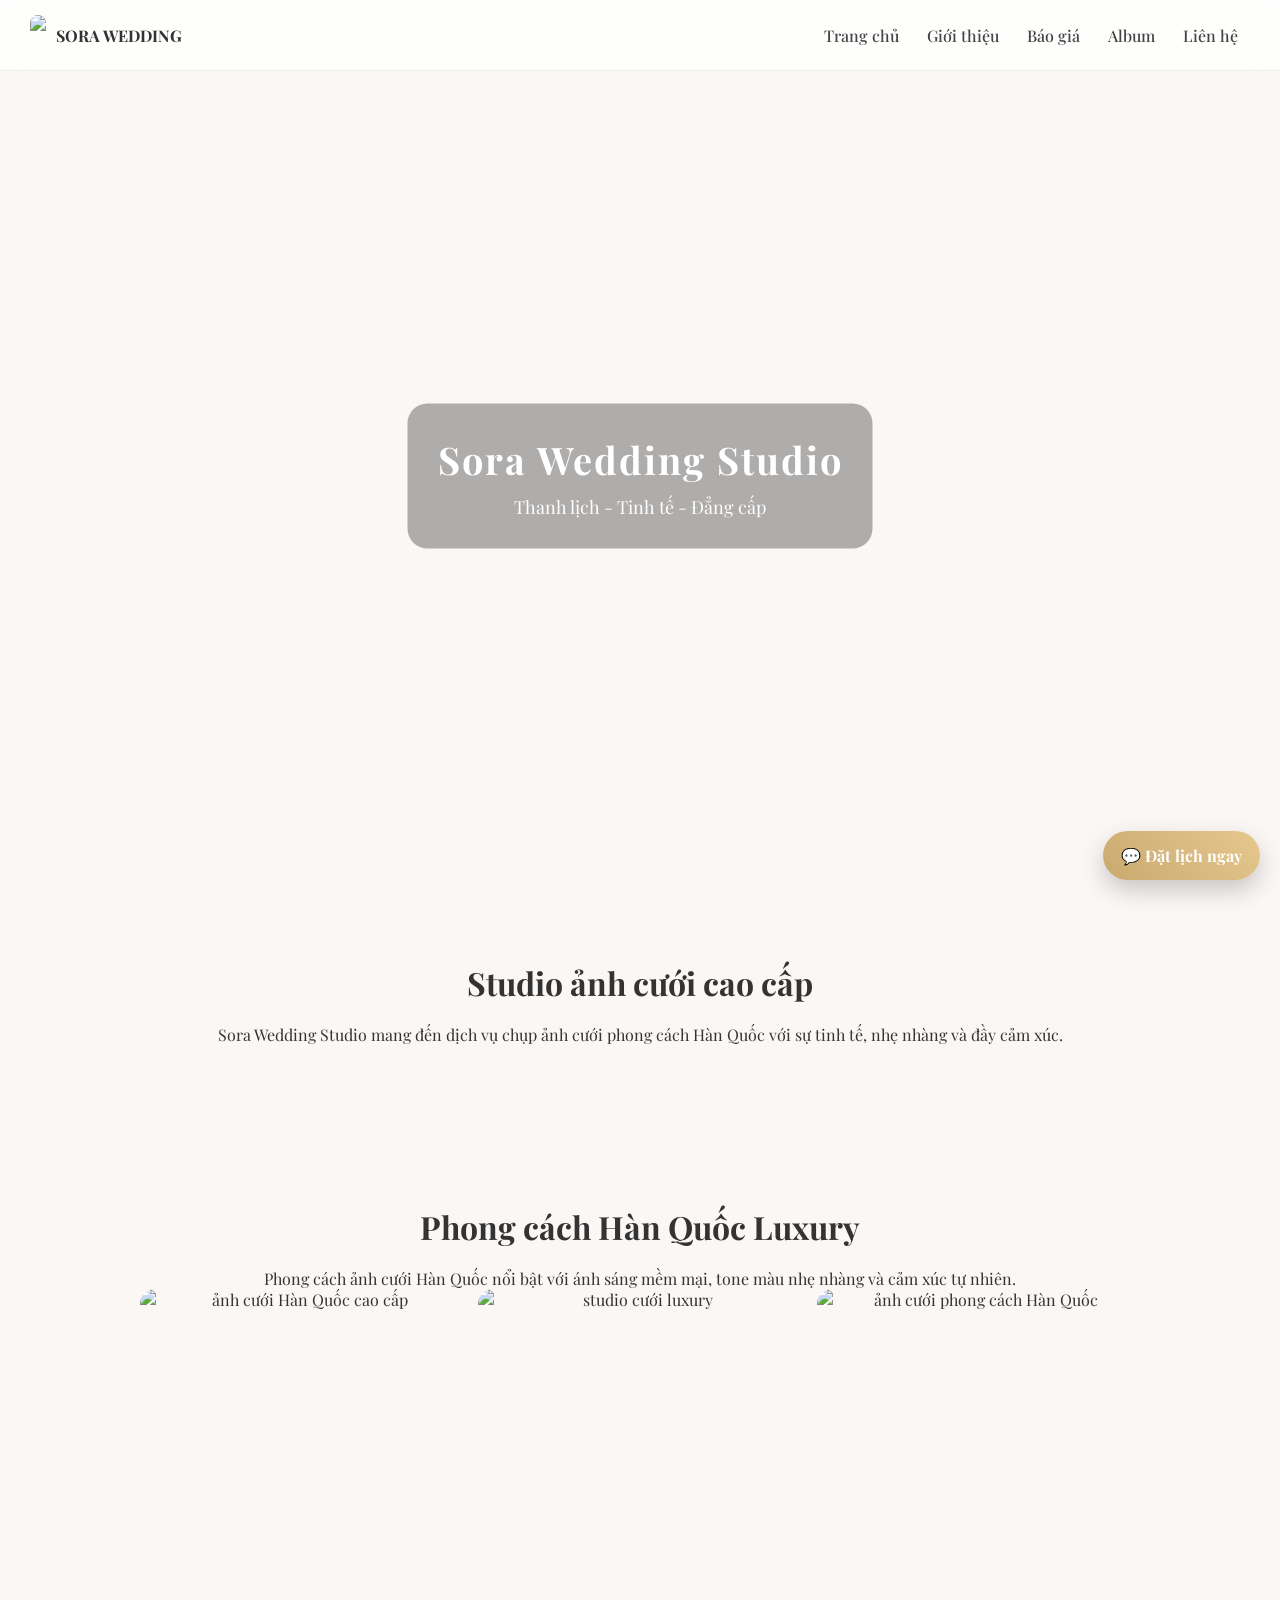
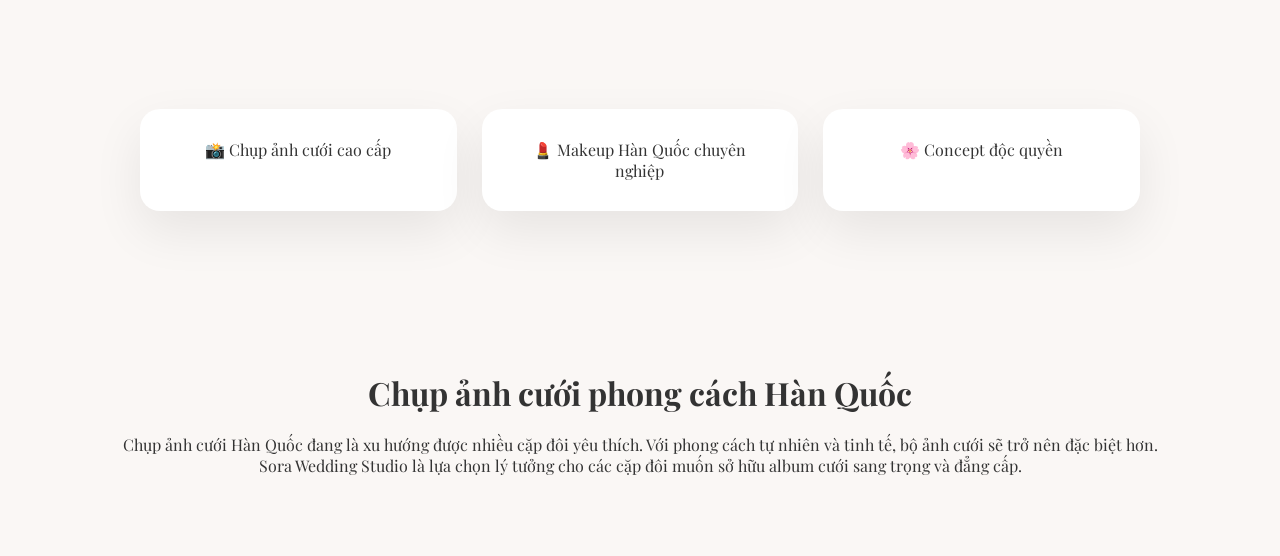
==== index.html @ e5321d40 "Add files via upload" ====
<!DOCTYPE html>
<html lang="vi">
<head>
<meta charset="UTF-8">

<title>Chụp ảnh cưới Hàn Quốc cao cấp - Sora Wedding</title>

<meta name="viewport" content="width=device-width, initial-scale=1.0">

<meta name="description" content="Sora Wedding - Studio chụp ảnh cưới phong cách Hàn Quốc cao cấp, sang trọng">
<meta name="keywords" content="chụp ảnh cưới Hàn Quốc, studio cưới cao cấp, Sora Wedding">

<!-- FONT LUXURY -->
<link href="https://fonts.googleapis.com/css2?family=Playfair+Display&display=swap" rel="stylesheet">

<!-- Facebook -->
<meta property="og:title" content="Sora Wedding Studio">
<meta property="og:description" content="Chụp ảnh cưới phong cách Hàn Quốc cao cấp">
<meta property="og:image" content="images/1.jpg">

<link rel="icon" href="images/logo.png">
<link rel="stylesheet" href="style.css">
</head>

<body>

<!-- NAV -->
<header class="nav">
  <div class="logo">
    <img src="images/logo.png">
    <span>SORA WEDDING</span>
  </div>

  <nav>
    <a href="index.html">Trang chủ</a>
    <a href="about.html">Giới thiệu</a>
    <a href="service.html">Báo giá</a>
    <a href="gallery.html">Album</a>
    <a href="contact.html">Liên hệ</a>
  </nav>
</header>

<!-- HERO SLIDER -->
<section class="hero-slider">
  <div class="slide active" style="background-image:url('images/1.jpg')"></div>
  <div class="slide" style="background-image:url('images/2.jpg')"></div>
  <div class="slide" style="background-image:url('images/3.jpg')"></div>

  <div class="hero-text">
    <h1>Sora Wedding Studio</h1>
    <p>Thanh lịch - Tinh tế - Đẳng cấp</p>
  </div>
</section>

<!-- GIỚI THIỆU -->
<section class="section fade-up">
  <h2>Studio ảnh cưới cao cấp</h2>
  <p>
    Sora Wedding Studio mang đến dịch vụ chụp ảnh cưới phong cách Hàn Quốc
    với sự tinh tế, nhẹ nhàng và đầy cảm xúc.
  </p>
</section>

<!-- PHONG CÁCH HÀN -->
<section class="section fade-up">
  <h2>Phong cách Hàn Quốc Luxury</h2>

  <p>
    Phong cách ảnh cưới Hàn Quốc nổi bật với ánh sáng mềm mại,
    tone màu nhẹ nhàng và cảm xúc tự nhiên.
  </p>

  <div class="gallery">
    <img src="images/1.jpg" alt="ảnh cưới Hàn Quốc cao cấp">
    <img src="images/2.jpg" alt="studio cưới luxury">
    <img src="images/3.jpg" alt="ảnh cưới phong cách Hàn Quốc">
  </div>
</section>

<!-- DỊCH VỤ -->
<section class="section">
  <div class="grid">
    <div class="card">📸 Chụp ảnh cưới cao cấp</div>
    <div class="card">💄 Makeup Hàn Quốc chuyên nghiệp</div>
    <div class="card">🌸 Concept độc quyền</div>
  </div>
</section>

<!-- SEO CONTENT -->
<section class="section">
  <h2>Chụp ảnh cưới phong cách Hàn Quốc</h2>

  <p>
    Chụp ảnh cưới Hàn Quốc đang là xu hướng được nhiều cặp đôi yêu thích.
    Với phong cách tự nhiên và tinh tế, bộ ảnh cưới sẽ trở nên đặc biệt hơn.
  </p>

  <p>
    Sora Wedding Studio là lựa chọn lý tưởng cho các cặp đôi muốn sở hữu
    album cưới sang trọng và đẳng cấp.
  </p>
</section>

<!-- ZALO -->
<a href="https://zalo.me/0123456789" class="zalo-btn">
💬 Đặt lịch ngay
</a>

<script src="script.js"></script>

<!-- PWA -->
<script>
if ("serviceWorker" in navigator) {
  navigator.serviceWorker.register("service-worker.js");
}
</script>

</body>
</html>
---- style.css ----
/* ===== RESET ===== */
* {
  margin: 0;
  padding: 0;
  box-sizing: border-box;
}

html {
  scroll-behavior: smooth;
}

/* ===== BODY ===== */
body {
  font-family: 'Playfair Display', serif;
  background: #faf7f5;
  color: #333;
}

/* ===== NAV ===== */
.nav {
  display: flex;
  justify-content: space-between;
  align-items: center;
  padding: 15px 30px;
  position: sticky;
  top: 0;
  z-index: 1000;

  background: rgba(255,255,255,0.8);
  backdrop-filter: blur(12px);
  border-bottom: 1px solid #eee;
}

.logo {
  display: flex;
  align-items: center;
  gap: 10px;
  font-weight: bold;
}

.logo img {
  height: 40px;
  border-radius: 10px;
}

nav a {
  margin: 0 12px;
  text-decoration: none;
  color: #444;
  font-weight: 500;
  transition: 0.3s;
}

nav a:hover {
  color: #c9a96e;
}

/* ===== HERO SLIDER ===== */
.hero-slider {
  height: 90vh;
  position: relative;
  overflow: hidden;
}

.slide {
  position: absolute;
  width: 100%;
  height: 100%;
  background-size: cover;
  background-position: center;
  opacity: 0;
  transition: 1.2s;
  transform: scale(1.05);
}

.slide.active {
  opacity: 1;
  transform: scale(1);
}

/* ===== HERO TEXT ===== */
.hero-text {
  position: absolute;
  top: 50%;
  left: 50%;
  transform: translate(-50%,-50%);
  text-align: center;

  background: rgba(0,0,0,0.3);
  padding: 30px;
  border-radius: 20px;
  color: white;
}

.hero-text h1 {
  font-size: 38px;
  letter-spacing: 2px;
}

.hero-text p {
  font-size: 18px;
  margin-top: 10px;
}

/* ===== SECTION ===== */
.section {
  padding: 80px 20px;
  text-align: center;
}

.section h2 {
  font-size: 32px;
  margin-bottom: 20px;
}

/* ===== GRID ===== */
.grid {
  display: grid;
  grid-template-columns: repeat(3, 1fr);
  gap: 25px;
  max-width: 1000px;
  margin: auto;
}

/* ===== CARD ===== */
.card {
  padding: 30px;
  background: #fff;
  border-radius: 20px;
  box-shadow: 0 20px 50px rgba(0,0,0,0.08);
  transition: 0.3s;
}

.card:hover {
  transform: translateY(-8px);
}

/* ===== GALLERY ===== */
.gallery {
  display: grid;
  grid-template-columns: repeat(3, 1fr);
  gap: 15px;
  max-width: 1000px;
  margin: auto;
}

.gallery img {
  width: 100%;
  height: 260px;
  object-fit: cover;
  border-radius: 15px;
  cursor: pointer;
  transition: 0.4s;
}

.gallery img:hover {
  transform: scale(1.05);
}

/* ===== POPUP ===== */
.popup {
  position: fixed;
  top: 0;
  left: 0;
  width: 100%;
  height: 100%;
  background: rgba(0,0,0,0.85);
  display: none;
  justify-content: center;
  align-items: center;
}

.popup img {
  max-width: 90%;
  max-height: 90%;
  border-radius: 10px;
}

/* ===== BUTTON ===== */
.btn {
  display: inline-block;
  padding: 12px 22px;
  background: linear-gradient(45deg, #c9a96e, #e6c88f);
  color: white;
  border-radius: 12px;
  text-decoration: none;
  margin-top: 10px;
}

/* ===== ZALO ===== */
.zalo-btn {
  position: fixed;
  bottom: 20px;
  right: 20px;
  padding: 14px 18px;
  border-radius: 50px;
  font-weight: bold;
  text-decoration: none;
  color: white;

  background: linear-gradient(45deg, #c9a96e, #e6c88f);
  box-shadow: 0 10px 25px rgba(0,0,0,0.2);
}

/* ===== FORM ===== */
form {
  max-width: 400px;
  margin: auto;
  display: flex;
  flex-direction: column;
  gap: 12px;
}

input, textarea {
  padding: 12px;
  border: 1px solid #ddd;
  border-radius: 10px;
}

button {
  padding: 12px;
  border: none;
  background: #c9a96e;
  color: white;
  border-radius: 10px;
  cursor: pointer;
}

/* ===== PRICE ===== */
.price-grid {
  display: grid;
  grid-template-columns: repeat(3,1fr);
  gap: 25px;
}

.price-card {
  padding: 30px;
  background: white;
  border-radius: 20px;
  box-shadow: 0 20px 50px rgba(0,0,0,0.08);
}

.price {
  font-size: 24px;
  color: #c9a96e;
  margin: 10px 0;
}

.price-card ul {
  list-style: none;
}

.price-card li {
  margin: 10px 0;
}

.highlight {
  border: 2px solid #c9a96e;
  transform: scale(1.05);
}

/* ===== ABOUT ===== */
.about-img {
  width: 80%;
  max-width: 800px;
  border-radius: 15px;
  margin: 20px auto;
  display: block;
}

.about-text {
  max-width: 700px;
  margin: auto;
  line-height: 1.6;
}

/* ===== ANIMATION ===== */
.fade-up {
  opacity: 0;
  transform: translateY(40px);
  transition: 1s;
}

.fade-up.show {
  opacity: 1;
  transform: translateY(0);
}

/* ===== MOBILE ===== */
@media (max-width: 768px) {
  .grid, .gallery, .price-grid {
    grid-template-columns: 1fr;
  }

  .hero-text h1 {
    font-size: 24px;
  }
}
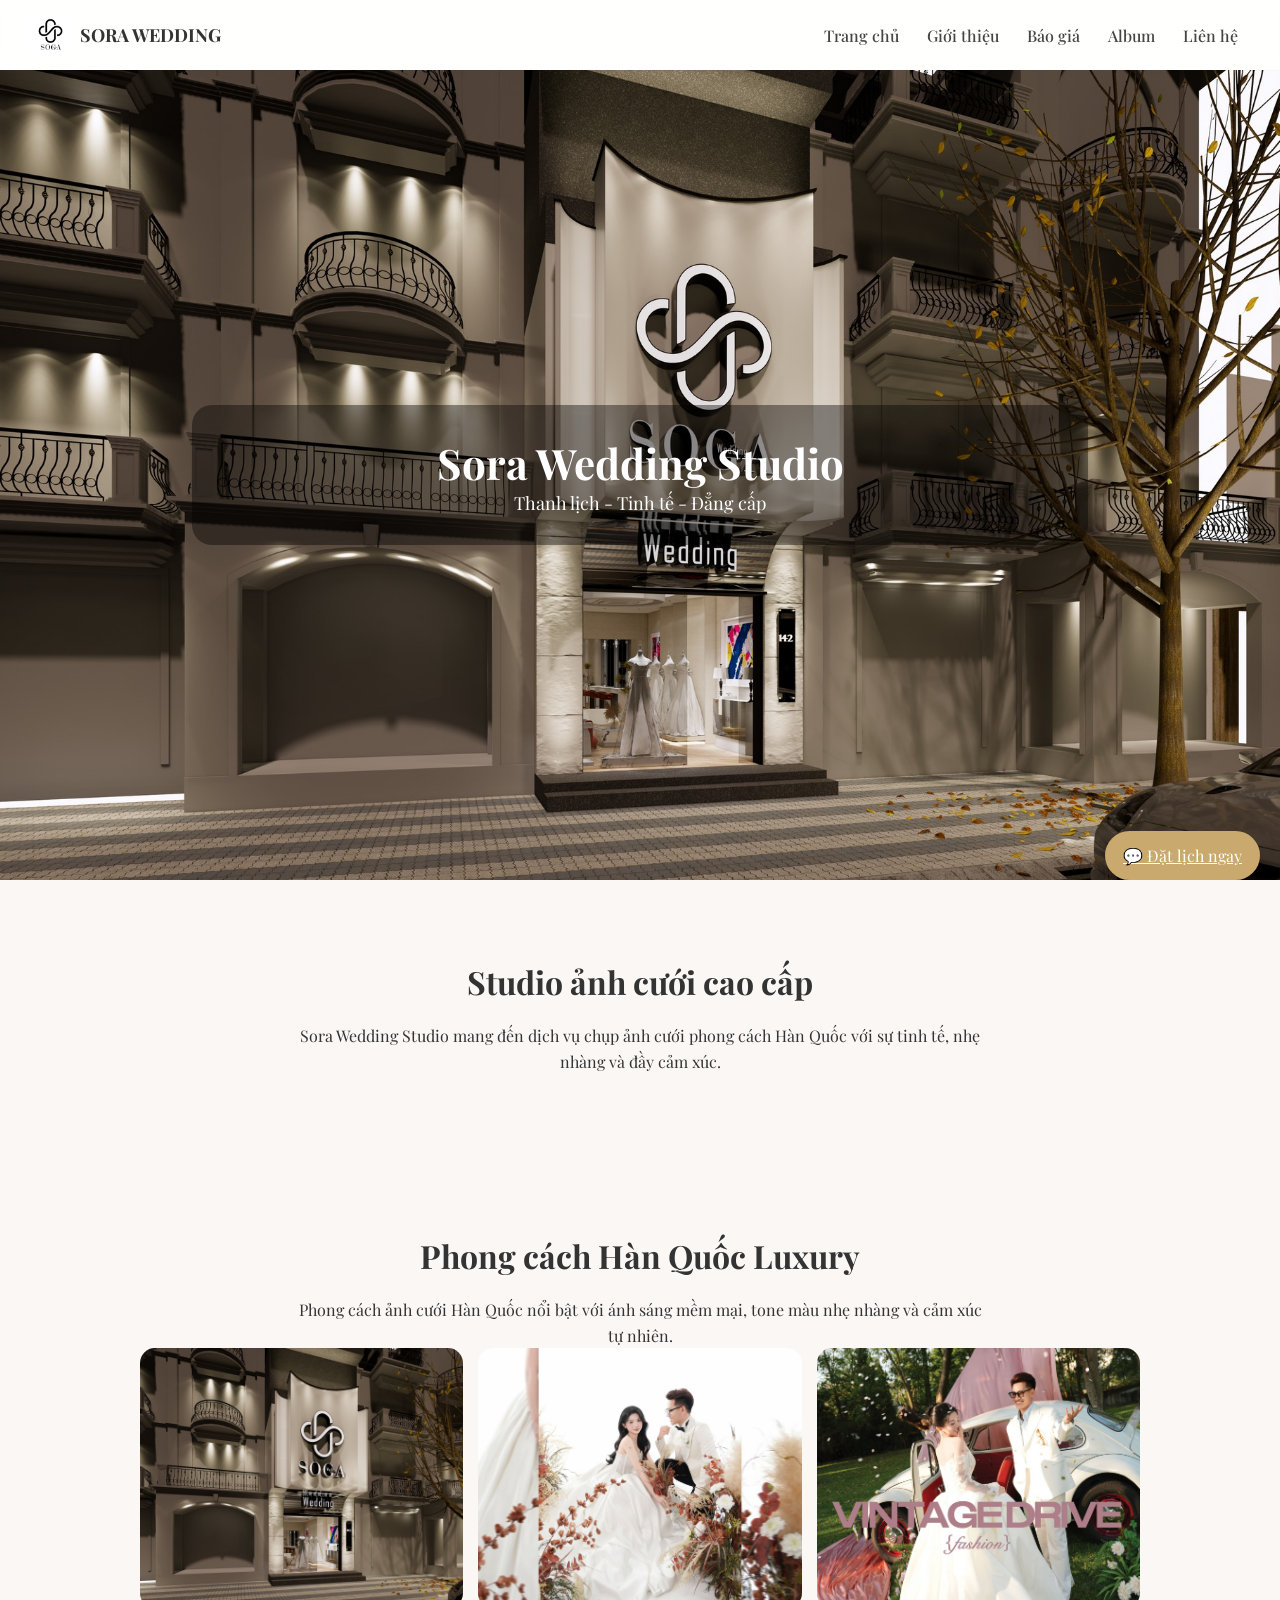
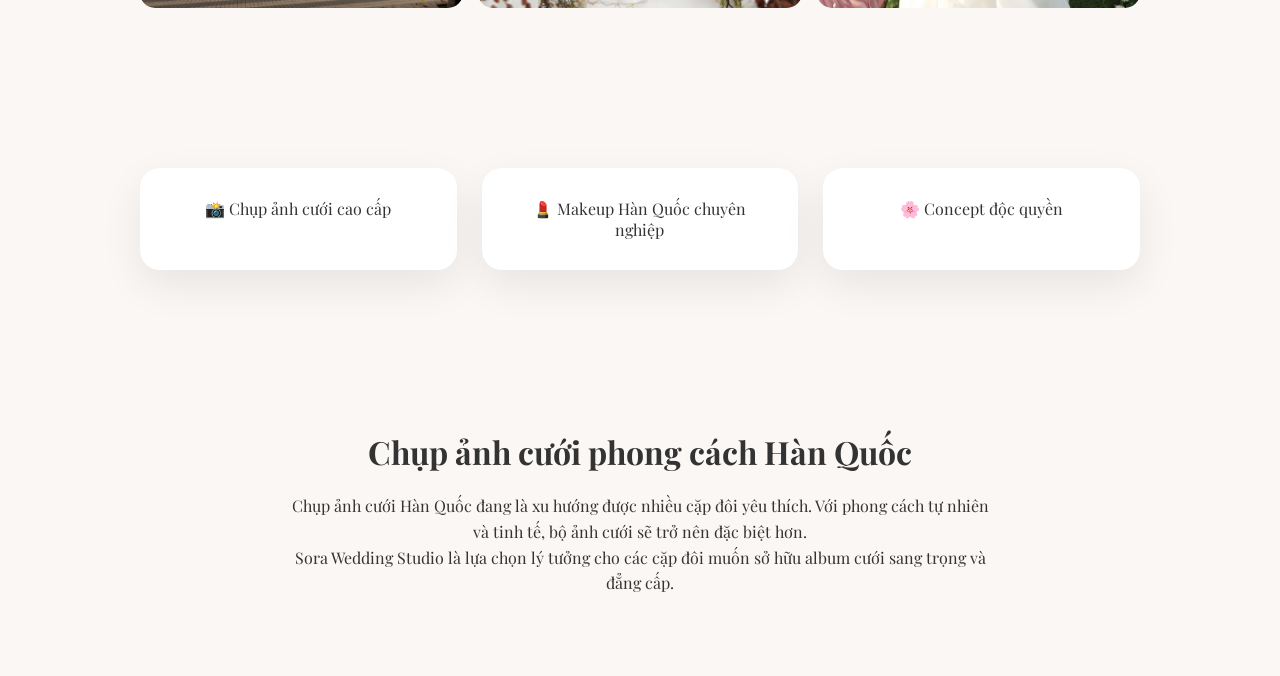
==== commit d6ced1b8: "Add files via upload" ====
--- a/index.html
+++ b/index.html
@@ -9,6 +9,7 @@
 
 <meta name="description" content="Sora Wedding - Studio chụp ảnh cưới phong cách Hàn Quốc cao cấp, sang trọng">
 <meta name="keywords" content="chụp ảnh cưới Hàn Quốc, studio cưới cao cấp, Sora Wedding">
+<meta name="viewport" content="width=device-width, initial-scale=1.0">
 
 <!-- FONT LUXURY -->
 <link href="https://fonts.googleapis.com/css2?family=Playfair+Display&display=swap" rel="stylesheet">
--- a/style.css
+++ b/style.css
@@ -7,9 +7,9 @@
 
 html {
   scroll-behavior: smooth;
-}
-
-/* ===== BODY ===== */
+  font-size: 16px;
+}
+
 body {
   font-family: 'Playfair Display', serif;
   background: #faf7f5;
@@ -25,22 +25,23 @@
   position: sticky;
   top: 0;
   z-index: 1000;
-
-  background: rgba(255,255,255,0.8);
-  backdrop-filter: blur(12px);
-  border-bottom: 1px solid #eee;
+  background: rgba(255,255,255,0.9);
+  backdrop-filter: blur(10px);
 }
 
 .logo {
   display: flex;
   align-items: center;
   gap: 10px;
-  font-weight: bold;
 }
 
 .logo img {
   height: 40px;
-  border-radius: 10px;
+}
+
+.logo span {
+  font-size: 18px;
+  font-weight: bold;
 }
 
 nav a {
@@ -48,14 +49,10 @@
   text-decoration: none;
   color: #444;
   font-weight: 500;
-  transition: 0.3s;
-}
-
-nav a:hover {
-  color: #c9a96e;
-}
-
-/* ===== HERO SLIDER ===== */
+  font-size: 16px;
+}
+
+/* ===== HERO ===== */
 .hero-slider {
   height: 90vh;
   position: relative;
@@ -69,37 +66,32 @@
   background-size: cover;
   background-position: center;
   opacity: 0;
-  transition: 1.2s;
-  transform: scale(1.05);
+  transition: 1s;
 }
 
 .slide.active {
   opacity: 1;
-  transform: scale(1);
-}
-
-/* ===== HERO TEXT ===== */
+}
+
 .hero-text {
   position: absolute;
   top: 50%;
   left: 50%;
   transform: translate(-50%,-50%);
   text-align: center;
-
-  background: rgba(0,0,0,0.3);
+  background: rgba(0,0,0,0.4);
   padding: 30px;
   border-radius: 20px;
   color: white;
+  width: 70%;
 }
 
 .hero-text h1 {
-  font-size: 38px;
-  letter-spacing: 2px;
+  font-size: 42px;
 }
 
 .hero-text p {
   font-size: 18px;
-  margin-top: 10px;
 }
 
 /* ===== SECTION ===== */
@@ -111,6 +103,13 @@
 .section h2 {
   font-size: 32px;
   margin-bottom: 20px;
+}
+
+.section p {
+  max-width: 700px;
+  margin: auto;
+  font-size: 16px;
+  line-height: 1.6;
 }
 
 /* ===== GRID ===== */
@@ -125,14 +124,10 @@
 /* ===== CARD ===== */
 .card {
   padding: 30px;
-  background: #fff;
+  background: white;
   border-radius: 20px;
-  box-shadow: 0 20px 50px rgba(0,0,0,0.08);
-  transition: 0.3s;
-}
-
-.card:hover {
-  transform: translateY(-8px);
+  box-shadow: 0 15px 40px rgba(0,0,0,0.08);
+  font-size: 16px;
 }
 
 /* ===== GALLERY ===== */
@@ -149,42 +144,16 @@
   height: 260px;
   object-fit: cover;
   border-radius: 15px;
-  cursor: pointer;
-  transition: 0.4s;
-}
-
-.gallery img:hover {
-  transform: scale(1.05);
-}
-
-/* ===== POPUP ===== */
-.popup {
-  position: fixed;
-  top: 0;
-  left: 0;
-  width: 100%;
-  height: 100%;
-  background: rgba(0,0,0,0.85);
-  display: none;
-  justify-content: center;
-  align-items: center;
-}
-
-.popup img {
-  max-width: 90%;
-  max-height: 90%;
-  border-radius: 10px;
 }
 
 /* ===== BUTTON ===== */
 .btn {
   display: inline-block;
-  padding: 12px 22px;
-  background: linear-gradient(45deg, #c9a96e, #e6c88f);
+  padding: 12px 20px;
+  background: #c9a96e;
   color: white;
-  border-radius: 12px;
+  border-radius: 10px;
   text-decoration: none;
-  margin-top: 10px;
 }
 
 /* ===== ZALO ===== */
@@ -194,105 +163,101 @@
   right: 20px;
   padding: 14px 18px;
   border-radius: 50px;
-  font-weight: bold;
-  text-decoration: none;
   color: white;
-
-  background: linear-gradient(45deg, #c9a96e, #e6c88f);
-  box-shadow: 0 10px 25px rgba(0,0,0,0.2);
-}
-
-/* ===== FORM ===== */
-form {
-  max-width: 400px;
-  margin: auto;
-  display: flex;
-  flex-direction: column;
-  gap: 12px;
-}
-
-input, textarea {
-  padding: 12px;
-  border: 1px solid #ddd;
-  border-radius: 10px;
-}
-
-button {
-  padding: 12px;
-  border: none;
+  font-size: 16px;
   background: #c9a96e;
-  color: white;
-  border-radius: 10px;
-  cursor: pointer;
-}
-
-/* ===== PRICE ===== */
-.price-grid {
-  display: grid;
-  grid-template-columns: repeat(3,1fr);
-  gap: 25px;
-}
-
-.price-card {
-  padding: 30px;
-  background: white;
-  border-radius: 20px;
-  box-shadow: 0 20px 50px rgba(0,0,0,0.08);
-}
-
-.price {
-  font-size: 24px;
-  color: #c9a96e;
-  margin: 10px 0;
-}
-
-.price-card ul {
-  list-style: none;
-}
-
-.price-card li {
-  margin: 10px 0;
-}
-
-.highlight {
-  border: 2px solid #c9a96e;
-  transform: scale(1.05);
-}
-
-/* ===== ABOUT ===== */
-.about-img {
-  width: 80%;
-  max-width: 800px;
-  border-radius: 15px;
-  margin: 20px auto;
-  display: block;
-}
-
-.about-text {
-  max-width: 700px;
-  margin: auto;
-  line-height: 1.6;
-}
-
-/* ===== ANIMATION ===== */
-.fade-up {
-  opacity: 0;
-  transform: translateY(40px);
-  transition: 1s;
-}
-
-.fade-up.show {
-  opacity: 1;
-  transform: translateY(0);
-}
-
-/* ===== MOBILE ===== */
+}
+
+/* ===== MOBILE FIX FULL ===== */
 @media (max-width: 768px) {
-  .grid, .gallery, .price-grid {
+
+  html {
+    font-size: 18px;
+  }
+
+  body {
+    font-size: 17px;
+  }
+
+  /* NAV */
+  .nav {
+    flex-direction: column;
+    padding: 10px;
+  }
+
+  .logo span {
+    font-size: 20px;
+  }
+
+  nav {
+    width: 100%;
+    text-align: center;
+  }
+
+  nav a {
+    font-size: 17px;
+    padding: 8px;
+    display: inline-block;
+  }
+
+  /* HERO */
+  .hero-slider {
+    height: 70vh;
+  }
+
+  .hero-text {
+    width: 90%;
+    padding: 20px;
+  }
+
+  .hero-text h1 {
+    font-size: 26px;
+    line-height: 1.4;
+  }
+
+  .hero-text p {
+    font-size: 16px;
+  }
+
+  /* SECTION */
+  .section {
+    padding: 50px 15px;
+  }
+
+  .section h2 {
+    font-size: 24px;
+  }
+
+  .section p {
+    font-size: 16px;
+  }
+
+  /* GRID 1 CỘT */
+  .grid,
+  .gallery {
     grid-template-columns: 1fr;
   }
 
-  .hero-text h1 {
-    font-size: 24px;
+  /* ẢNH KHÔNG TRÀN */
+  img {
+    max-width: 100%;
+    height: auto;
+  }
+
+  .gallery img {
+    height: auto;
+    max-height: 250px;
+  }
+
+  /* CARD */
+  .card {
+    font-size: 16px;
+    padding: 20px;
+  }
+
+  /* BUTTON */
+  .btn, .zalo-btn {
+    font-size: 16px;
+    padding: 12px 14px;
   }
 }
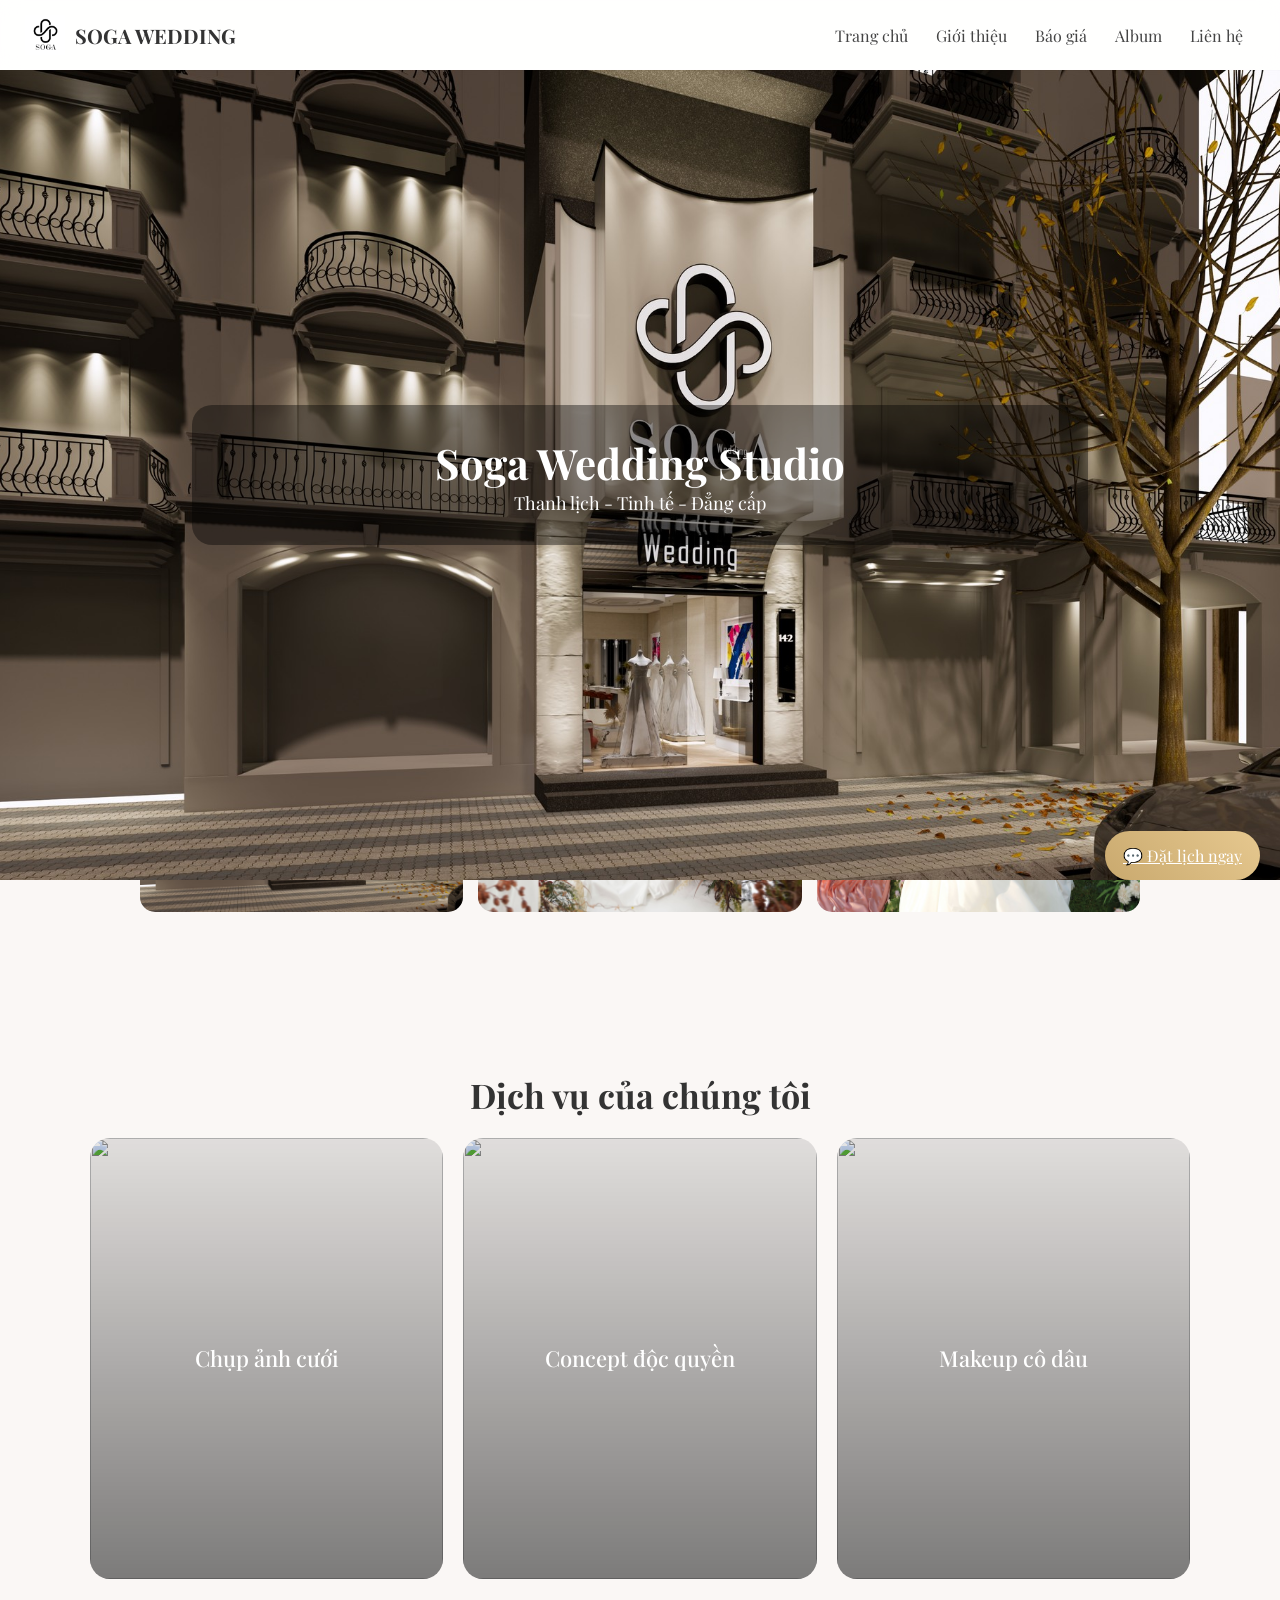
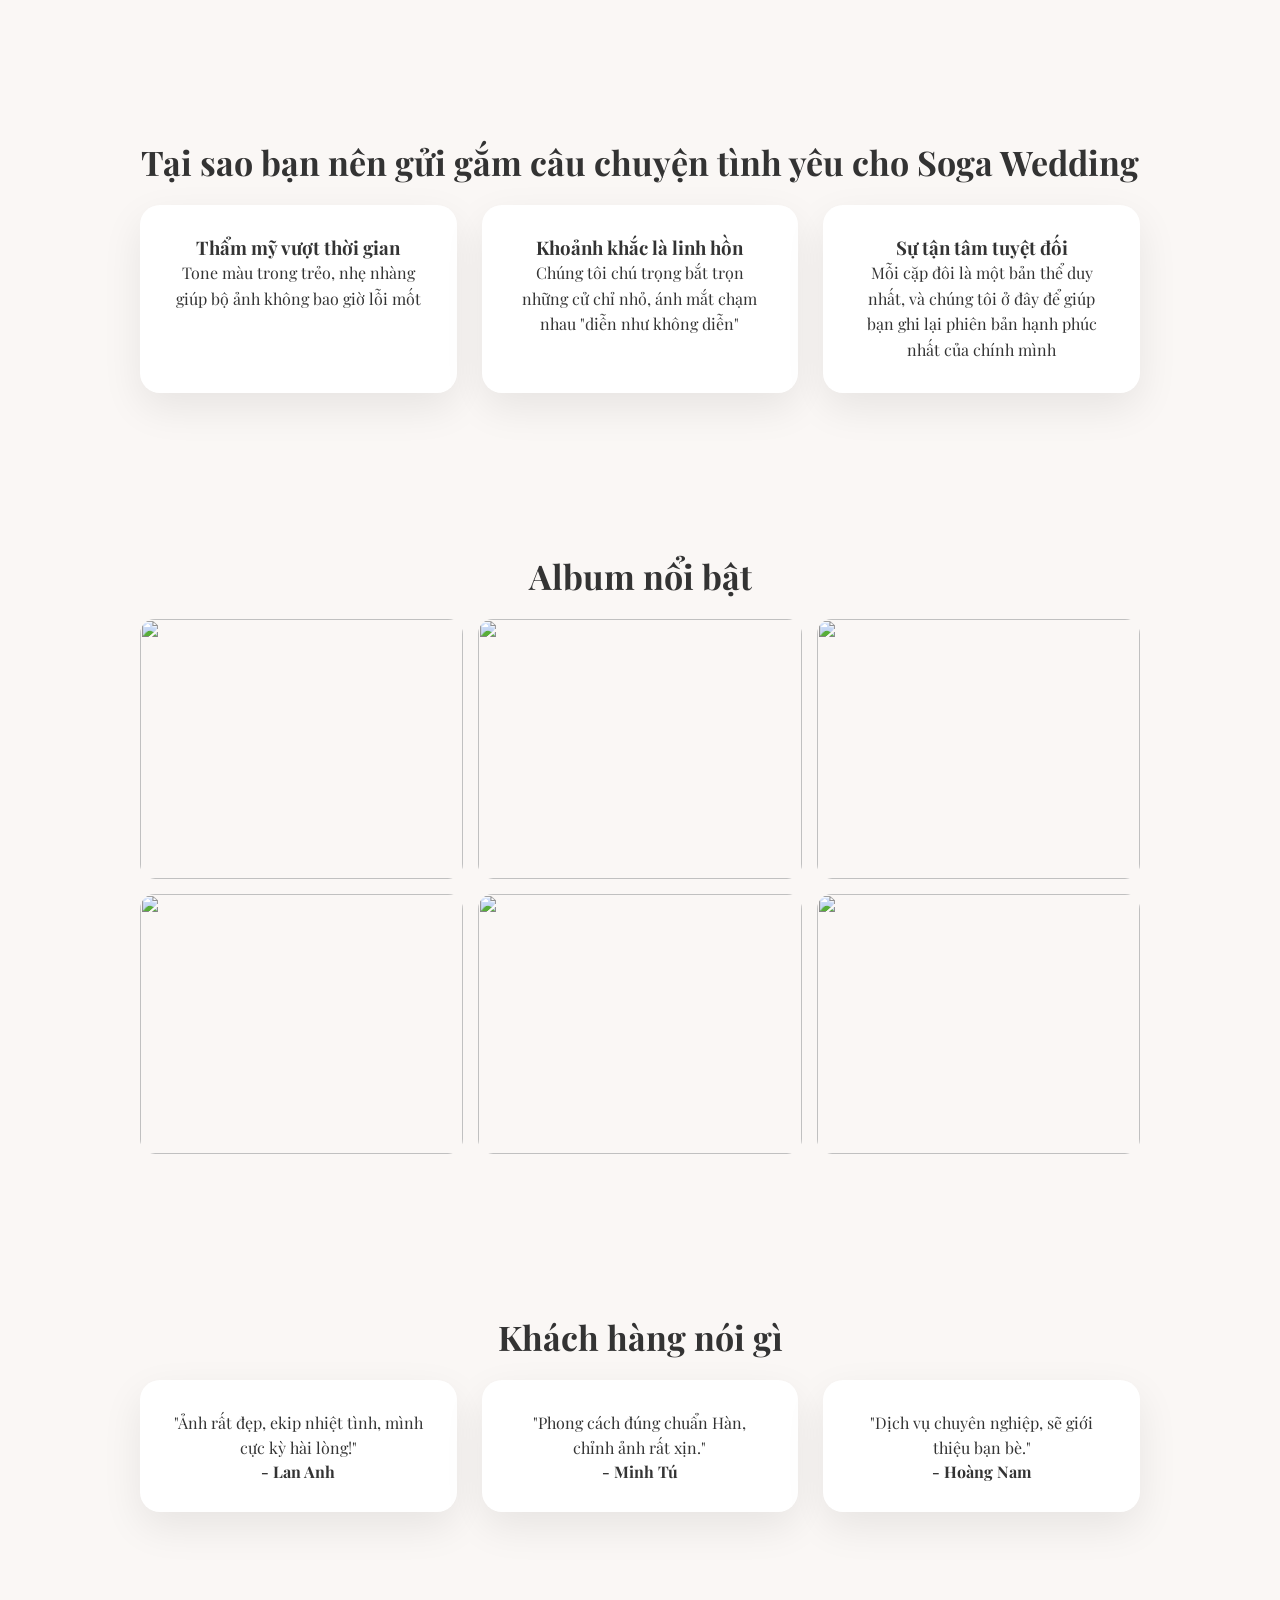
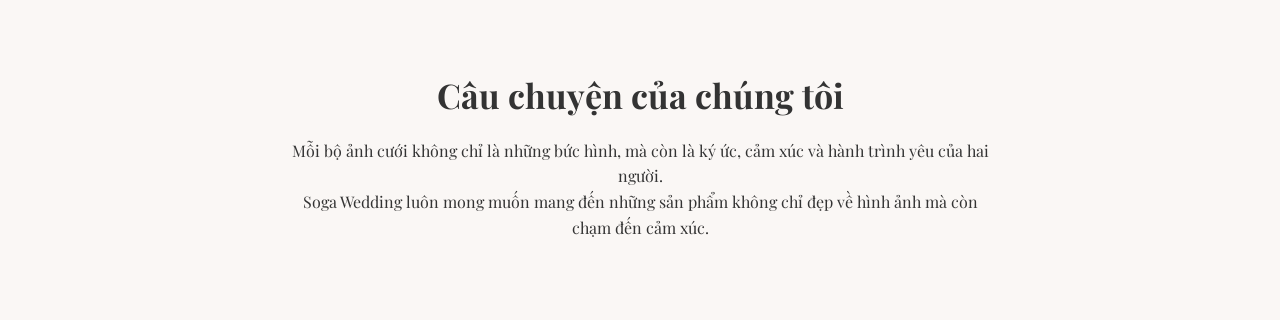
==== commit ebcacc11: "Add files via upload" ====
--- a/index.html
+++ b/index.html
@@ -3,12 +3,12 @@
 <head>
 <meta charset="UTF-8">
 
-<title>Chụp ảnh cưới Hàn Quốc cao cấp - Sora Wedding</title>
+<title>Chụp ảnh cưới Hàn Quốc cao cấp - Soga Wedding</title>
 
 <meta name="viewport" content="width=device-width, initial-scale=1.0">
 
-<meta name="description" content="Sora Wedding - Studio chụp ảnh cưới phong cách Hàn Quốc cao cấp, sang trọng">
-<meta name="keywords" content="chụp ảnh cưới Hàn Quốc, studio cưới cao cấp, Sora Wedding">
+<meta name="description" content="Soga Wedding - Studio chụp ảnh cưới phong cách Hàn Quốc cao cấp, sang trọng">
+<meta name="keywords" content="chụp ảnh cưới Hàn Quốc, studio cưới cao cấp, Soga Wedding">
 <meta name="viewport" content="width=device-width, initial-scale=1.0">
 
 <!-- FONT LUXURY -->
@@ -29,7 +29,7 @@
 <header class="nav">
   <div class="logo">
     <img src="images/logo.png">
-    <span>SORA WEDDING</span>
+    <span>SOGA WEDDING</span>
   </div>
 
   <nav>
@@ -48,18 +48,24 @@
   <div class="slide" style="background-image:url('images/3.jpg')"></div>
 
   <div class="hero-text">
-    <h1>Sora Wedding Studio</h1>
+    <h1>Soga Wedding Studio</h1>
     <p>Thanh lịch - Tinh tế - Đẳng cấp</p>
   </div>
-</section>
-
-<!-- GIỚI THIỆU -->
-<section class="section fade-up">
-  <h2>Studio ảnh cưới cao cấp</h2>
-  <p>
-    Sora Wedding Studio mang đến dịch vụ chụp ảnh cưới phong cách Hàn Quốc
-    với sự tinh tế, nhẹ nhàng và đầy cảm xúc.
-  </p>
+<section class="section">
+  <h2>Về Sora Wedding</h2>
+
+  <p>
+    Sora Wedding là studio chuyên chụp ảnh cưới phong cách Hàn Quốc hiện đại,
+    mang đến những bộ ảnh tinh tế, nhẹ nhàng và đầy cảm xúc.
+  </p>
+
+  <p>
+    Chúng tôi tin rằng mỗi cặp đôi đều có một câu chuyện riêng,
+    và nhiệm vụ của chúng tôi là lưu giữ những khoảnh khắc đẹp nhất
+    theo cách chân thật và nghệ thuật nhất.
+  </p>
+
+  <img src="images/about.jpg" class="about-img">
 </section>
 
 <!-- PHONG CÁCH HÀN -->
@@ -80,30 +86,107 @@
 
 <!-- DỊCH VỤ -->
 <section class="section">
+  <h2>Dịch vụ của chúng tôi</h2>
+
+  <div class="service-grid">
+
+    <div class="service-item">
+      <img src="images/service1.jpg" alt="">
+      <div class="overlay">
+        <h3>Chụp ảnh cưới</h3>
+      </div>
+    </div>
+
+    <div class="service-item">
+      <img src="images/service2.jpg" alt="">
+      <div class="overlay">
+        <h3>Concept độc quyền</h3>
+      </div>
+    </div>
+
+    <div class="service-item">
+      <img src="images/service3.jpg" alt="">
+      <div class="overlay">
+        <h3>Makeup cô dâu</h3>
+      </div>
+    </div>
+
+  </div>
+</section>
+
+<!-- SEO CONTENT -->
+<section class="section">
+  <h2>Tại sao bạn nên gửi gắm câu chuyện tình yêu cho Soga Wedding</h2>
+
   <div class="grid">
-    <div class="card">📸 Chụp ảnh cưới cao cấp</div>
-    <div class="card">💄 Makeup Hàn Quốc chuyên nghiệp</div>
-    <div class="card">🌸 Concept độc quyền</div>
-  </div>
-</section>
-
-<!-- SEO CONTENT -->
-<section class="section">
-  <h2>Chụp ảnh cưới phong cách Hàn Quốc</h2>
-
-  <p>
-    Chụp ảnh cưới Hàn Quốc đang là xu hướng được nhiều cặp đôi yêu thích.
-    Với phong cách tự nhiên và tinh tế, bộ ảnh cưới sẽ trở nên đặc biệt hơn.
-  </p>
-
-  <p>
-    Sora Wedding Studio là lựa chọn lý tưởng cho các cặp đôi muốn sở hữu
-    album cưới sang trọng và đẳng cấp.
-  </p>
-</section>
-
+
+    <div class="card">
+      <h3>Thẩm mỹ vượt thời gian</h3>
+      <p>Tone màu trong trẻo, nhẹ nhàng giúp bộ ảnh không bao giờ lỗi mốt</p>
+    </div>
+
+    <div class="card">
+      <h3>Khoảnh khắc là linh hồn</h3>
+      <p>Chúng tôi chú trọng bắt trọn những cử chỉ nhỏ, ánh mắt chạm nhau "diễn như không diễn"</p>
+    </div>
+
+    <div class="card">
+      <h3>Sự tận tâm tuyệt đối</h3>
+      <p>Mỗi cặp đôi là một bản thể duy nhất, và chúng tôi ở đây 
+        để giúp bạn ghi lại phiên bản hạnh phúc nhất của chính mình</p>
+    </div>
+
+  </div>
+</section>
+<section class="section">
+  <h2>Album nổi bật</h2>
+
+  <div class="gallery">
+    <img src="images/anh1.jpg">
+    <img src="images/anh2.jpg">
+    <img src="images/anh3.jpg">
+    <img src="images/anh4.jpg">
+    <img src="images/anh5.jpg">
+    <img src="images/anh6.jpg">
+  </div>
+</section>
+<section class="section">
+  <h2>Khách hàng nói gì</h2>
+
+  <div class="grid">
+
+    <div class="card">
+      <p>"Ảnh rất đẹp, ekip nhiệt tình, mình cực kỳ hài lòng!"</p>
+      <strong>- Lan Anh</strong>
+    </div>
+
+    <div class="card">
+      <p>"Phong cách đúng chuẩn Hàn, chỉnh ảnh rất xịn."</p>
+      <strong>- Minh Tú</strong>
+    </div>
+
+    <div class="card">
+      <p>"Dịch vụ chuyên nghiệp, sẽ giới thiệu bạn bè."</p>
+      <strong>- Hoàng Nam</strong>
+    </div>
+
+  </div>
+</section>
+<section class="section">
+  <h2>Câu chuyện của chúng tôi</h2>
+
+  <p>
+    Mỗi bộ ảnh cưới không chỉ là những bức hình,
+    mà còn là ký ức, cảm xúc và hành trình yêu của hai người.
+  </p>
+
+  <p>
+    Soga Wedding luôn mong muốn mang đến những sản phẩm
+    không chỉ đẹp về hình ảnh mà còn chạm đến cảm xúc.
+  </p>
+</section>
 <!-- ZALO -->
-<a href="https://zalo.me/0123456789" class="zalo-btn">
+<a href="https://zalo.me/0705 050 108" class="zalo-btn">
 💬 Đặt lịch ngay
 </a>
 
--- a/style.css
+++ b/style.css
@@ -21,10 +21,9 @@
   display: flex;
   justify-content: space-between;
   align-items: center;
-  padding: 15px 30px;
+  padding: 15px 25px;
   position: sticky;
   top: 0;
-  z-index: 1000;
   background: rgba(255,255,255,0.9);
   backdrop-filter: blur(10px);
 }
@@ -40,7 +39,7 @@
 }
 
 .logo span {
-  font-size: 18px;
+  font-size: 20px;
   font-weight: bold;
 }
 
@@ -48,7 +47,6 @@
   margin: 0 12px;
   text-decoration: none;
   color: #444;
-  font-weight: 500;
   font-size: 16px;
 }
 
@@ -56,7 +54,6 @@
 .hero-slider {
   height: 90vh;
   position: relative;
-  overflow: hidden;
 }
 
 .slide {
@@ -101,7 +98,7 @@
 }
 
 .section h2 {
-  font-size: 32px;
+  font-size: 34px;
   margin-bottom: 20px;
 }
 
@@ -127,7 +124,6 @@
   background: white;
   border-radius: 20px;
   box-shadow: 0 15px 40px rgba(0,0,0,0.08);
-  font-size: 16px;
 }
 
 /* ===== GALLERY ===== */
@@ -146,14 +142,28 @@
   border-radius: 15px;
 }
 
+/* ===== ABOUT IMG ===== */
+.about-img {
+  width: 100%;
+  max-width: 800px;
+  margin: 20px auto;
+  border-radius: 15px;
+  display: block;
+}
+
 /* ===== BUTTON ===== */
 .btn {
-  display: inline-block;
-  padding: 12px 20px;
-  background: #c9a96e;
+  padding: 12px;
+  border-radius: 14px;
+  border: none;
+  cursor: pointer;
+  width: 100%;
+  background: #ddd;
+}
+
+.btn.main {
+  background: linear-gradient(45deg, #c9a96e, #e6c88f);
   color: white;
-  border-radius: 10px;
-  text-decoration: none;
 }
 
 /* ===== ZALO ===== */
@@ -163,12 +173,82 @@
   right: 20px;
   padding: 14px 18px;
   border-radius: 50px;
+  font-size: 16px;
   color: white;
+  background: linear-gradient(45deg, #c9a96e, #e6c88f);
+}
+
+/* ===== PRICE PRO XỊN ===== */
+.price-title {
+  font-size: 36px;
+  margin-bottom: 40px;
+}
+
+.price-grid {
+  display: grid;
+  grid-template-columns: repeat(3, 1fr);
+  gap: 30px;
+  max-width: 1200px;
+  margin: auto;
+}
+
+.price-card {
+  background: #fff;
+  padding: 40px 25px;
+  border-radius: 30px;
+  text-align: center;
+  position: relative;
+  border: 1px solid #eee;
+  transition: 0.3s;
+}
+
+.price-card:hover {
+  transform: translateY(-10px);
+  box-shadow: 0 30px 80px rgba(0,0,0,0.1);
+}
+
+.price-card h3 {
+  font-size: 24px;
+}
+
+.price {
+  font-size: 40px;
+  font-weight: bold;
+  margin: 20px 0;
+  color: #c9a96e;
+}
+
+.price-card ul {
+  list-style: none;
+  margin: 20px 0;
+}
+
+.price-card li {
+  margin: 12px 0;
   font-size: 16px;
+}
+
+/* GÓI NỔI */
+.highlight {
+  transform: scale(1.1);
+  border: 2px solid #c9a96e;
+  background: linear-gradient(180deg, #fff, #fdf8f2);
+}
+
+/* BADGE */
+.badge {
+  position: absolute;
+  top: -12px;
+  left: 50%;
+  transform: translateX(-50%);
   background: #c9a96e;
-}
-
-/* ===== MOBILE FIX FULL ===== */
+  color: white;
+  padding: 6px 12px;
+  border-radius: 20px;
+  font-size: 12px;
+}
+
+/* ===== MOBILE ===== */
 @media (max-width: 768px) {
 
   html {
@@ -179,14 +259,13 @@
     font-size: 17px;
   }
 
-  /* NAV */
   .nav {
     flex-direction: column;
     padding: 10px;
   }
 
   .logo span {
-    font-size: 20px;
+    font-size: 22px;
   }
 
   nav {
@@ -195,12 +274,10 @@
   }
 
   nav a {
-    font-size: 17px;
-    padding: 8px;
-    display: inline-block;
-  }
-
-  /* HERO */
+    font-size: 18px;
+    padding: 10px;
+  }
+
   .hero-slider {
     height: 70vh;
   }
@@ -211,34 +288,31 @@
   }
 
   .hero-text h1 {
-    font-size: 26px;
-    line-height: 1.4;
+    font-size: 28px;
   }
 
   .hero-text p {
     font-size: 16px;
   }
 
-  /* SECTION */
   .section {
     padding: 50px 15px;
   }
 
   .section h2 {
-    font-size: 24px;
+    font-size: 26px;
   }
 
   .section p {
-    font-size: 16px;
-  }
-
-  /* GRID 1 CỘT */
+    font-size: 17px;
+  }
+
   .grid,
-  .gallery {
+  .gallery,
+  .price-grid {
     grid-template-columns: 1fr;
   }
 
-  /* ẢNH KHÔNG TRÀN */
   img {
     max-width: 100%;
     height: auto;
@@ -249,15 +323,161 @@
     max-height: 250px;
   }
 
-  /* CARD */
-  .card {
-    font-size: 16px;
-    padding: 20px;
-  }
-
-  /* BUTTON */
-  .btn, .zalo-btn {
-    font-size: 16px;
-    padding: 12px 14px;
-  }
+  .about-img {
+    max-width: 100%;
+  }
+
+  .highlight {
+    transform: scale(1);
+  }
+
+  .price {
+    font-size: 32px;
+  }
+}
+/* ===== SERVICE FIX FINAL ===== */
+
+.service-grid {
+  display: grid;
+  grid-template-columns: repeat(3, 1fr); /* luôn 3 cột */
+  gap: 20px;
+  max-width: 1100px;
+  margin: auto;
+}
+
+.service-item {
+  position: relative;
+  width: 100%;
+  aspect-ratio: 4 / 5; /* GIỮ TỈ LỆ ẢNH ĐỀU */
+  overflow: hidden;
+  border-radius: 20px;
+}
+
+/* ẢNH */
+.service-item img {
+  width: 100%;
+  height: 100%;
+  object-fit: cover; /* KHÔNG MÉO + KHÔNG TRÀN */
+  transition: 0.5s;
+}
+
+/* OVERLAY */
+.overlay {
+  position: absolute;
+  inset: 0;
+  display: flex;
+  align-items: center;
+  justify-content: center;
+  text-align: center;
+
+  background: linear-gradient(
+    to top,
+    rgba(0,0,0,0.5),
+    rgba(0,0,0,0.1)
+  );
+}
+
+.overlay h3 {
+  color: white;
+  font-size: 22px;
+  font-weight: 500;
+}
+
+/* HOVER */
+.service-item:hover img {
+  transform: scale(1.1);
+}
+
+/* MOBILE */
+@media (max-width: 768px) {
+
+  .service-grid {
+    grid-template-columns: 1fr; /* xuống 1 cột */
+  }
+
+  .overlay h3 {
+    font-size: 20px;
+  }
+
+}
+/* ===== ABOUT UPGRADE ===== */
+
+.about-tuart {
+  padding: 120px 20px;
+  background: #fff;
+}
+
+.about-row {
+  display: grid;
+  grid-template-columns: 1fr 1fr;
+  align-items: center;
+  gap: 80px;
+  max-width: 1200px;
+  margin: 100px auto;
+}
+
+/* ĐẢO CHIỀU */
+.about-row.reverse {
+  direction: rtl;
+}
+
+.about-row.reverse .about-text {
+  direction: ltr;
+}
+
+/* ẢNH */
+.about-img img {
+  width: 100%;
+  height: 500px;
+  object-fit: cover;
+  border-radius: 20px;
+}
+
+/* TEXT */
+.about-text {
+  max-width: 500px;
+}
+
+.about-text h2 {
+  font-size: 40px;
+  margin-bottom: 20px;
+  line-height: 1.3;
+}
+
+.about-text p {
+  font-size: 18px;
+  line-height: 1.9;
+  color: #555;
+}
+
+/* TẠO KHOẢNG THỞ LUXURY */
+.about-text p + p {
+  margin-top: 15px;
+}
+
+/* MOBILE */
+@media (max-width: 768px) {
+
+  .about-row {
+    grid-template-columns: 1fr;
+    gap: 30px;
+    margin: 60px auto;
+  }
+
+  .about-row.reverse {
+    direction: ltr;
+  }
+
+  .about-img img {
+    height: 300px;
+  }
+
+  .about-text h2 {
+    font-size: 28px;
+  }
+
+  .about-text p {
+    font-size: 17px;
+  }
+
 }
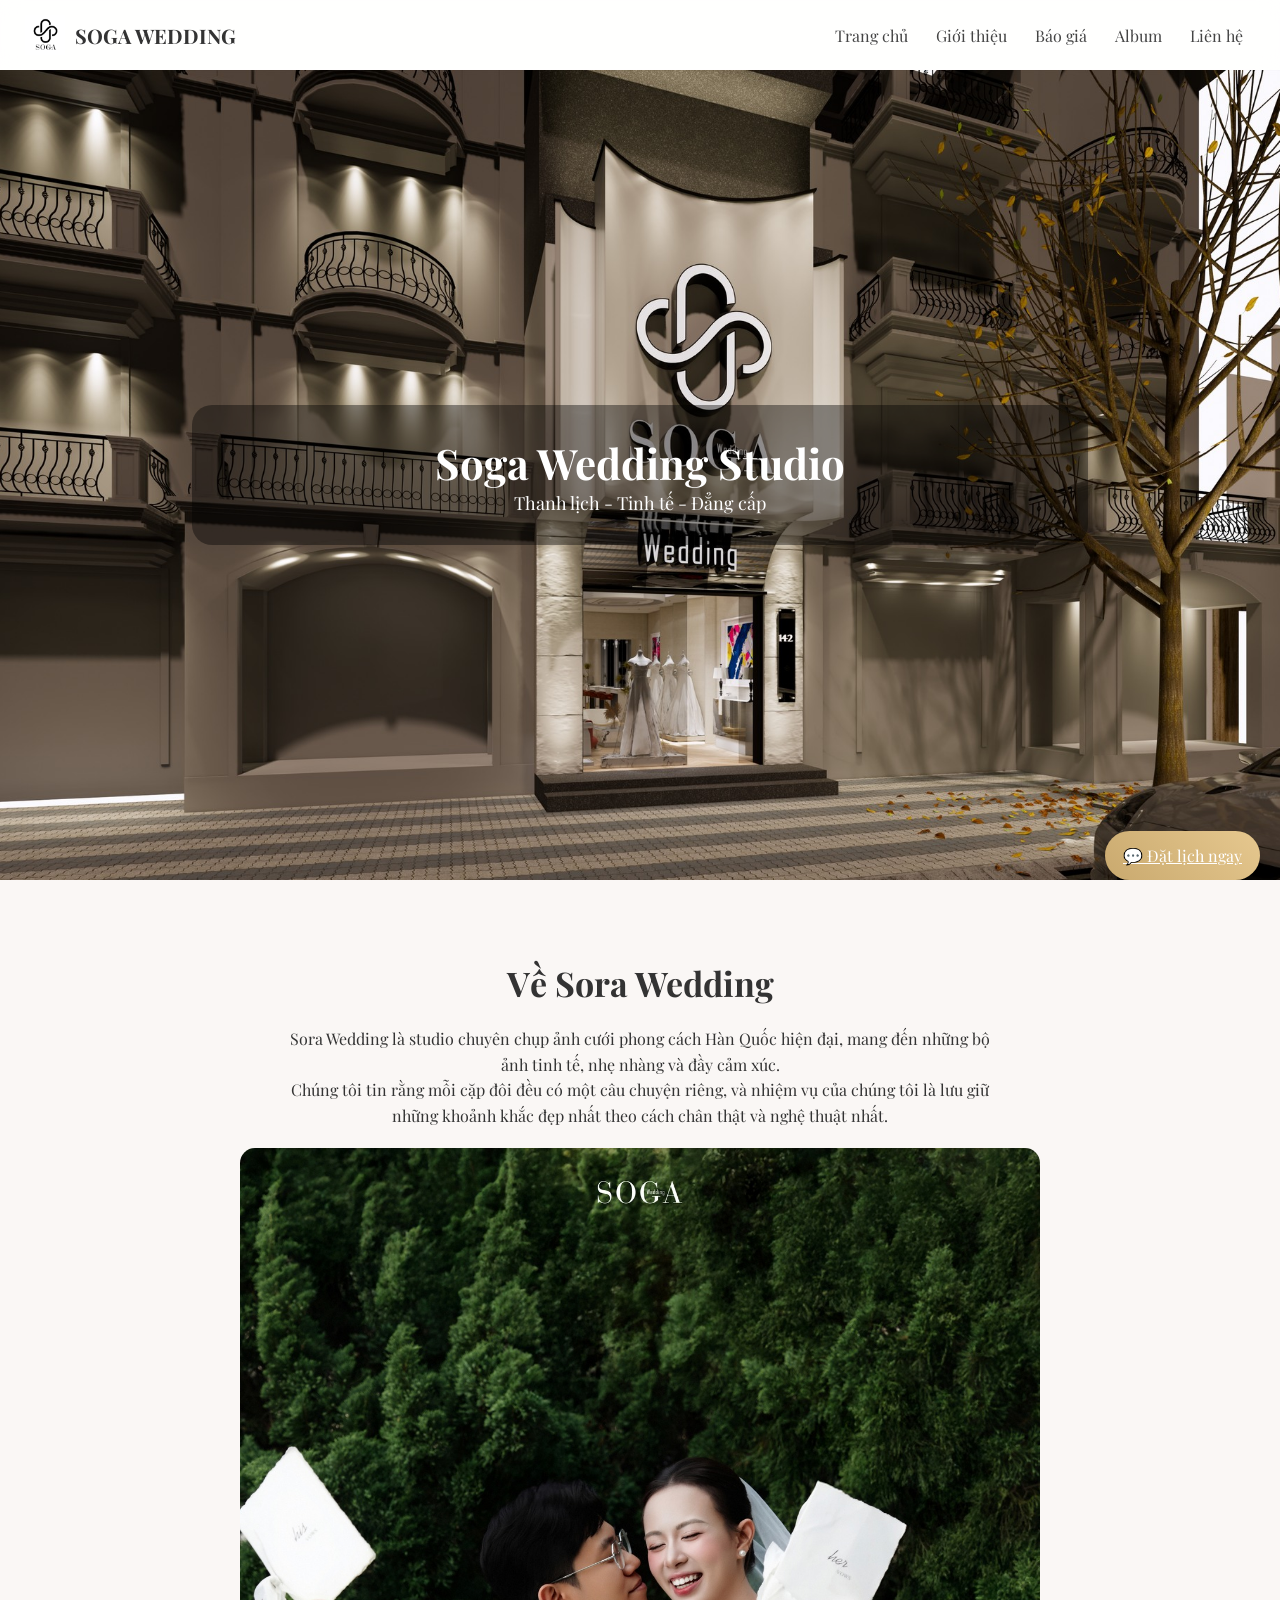
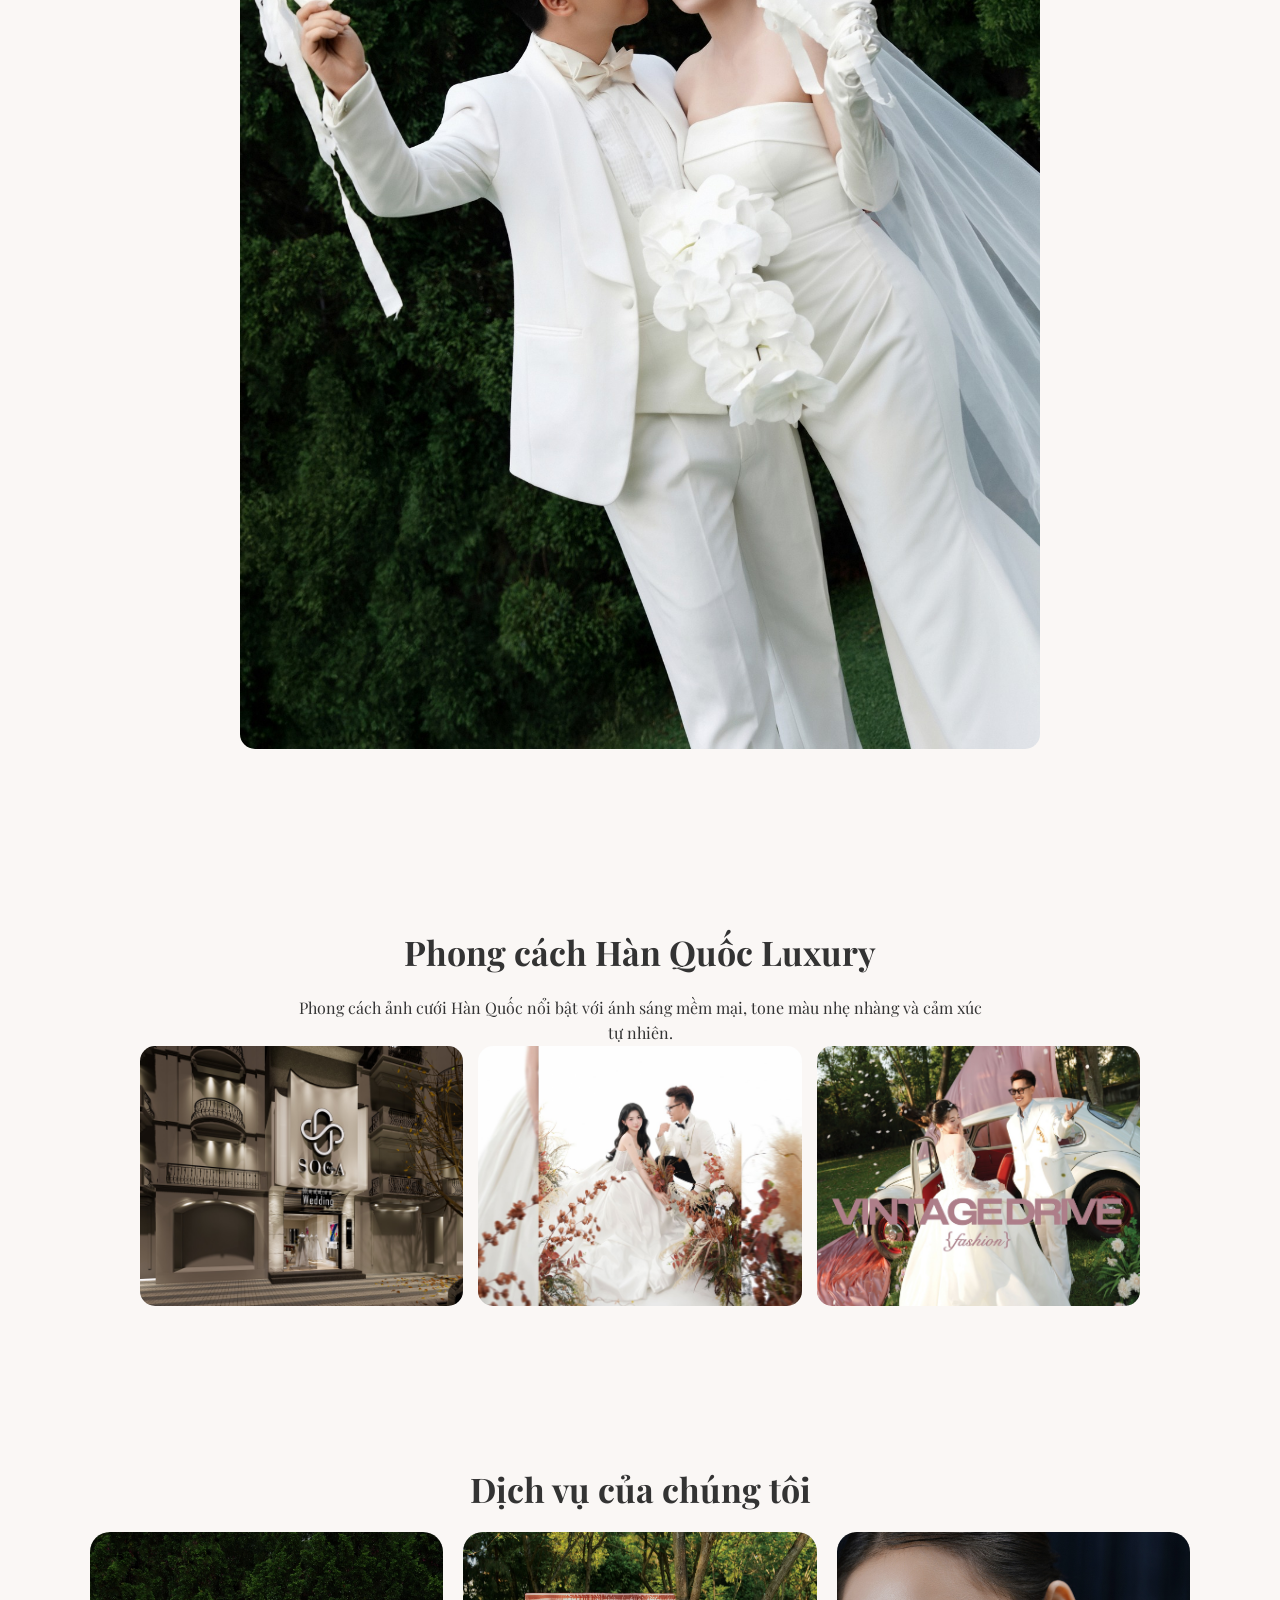
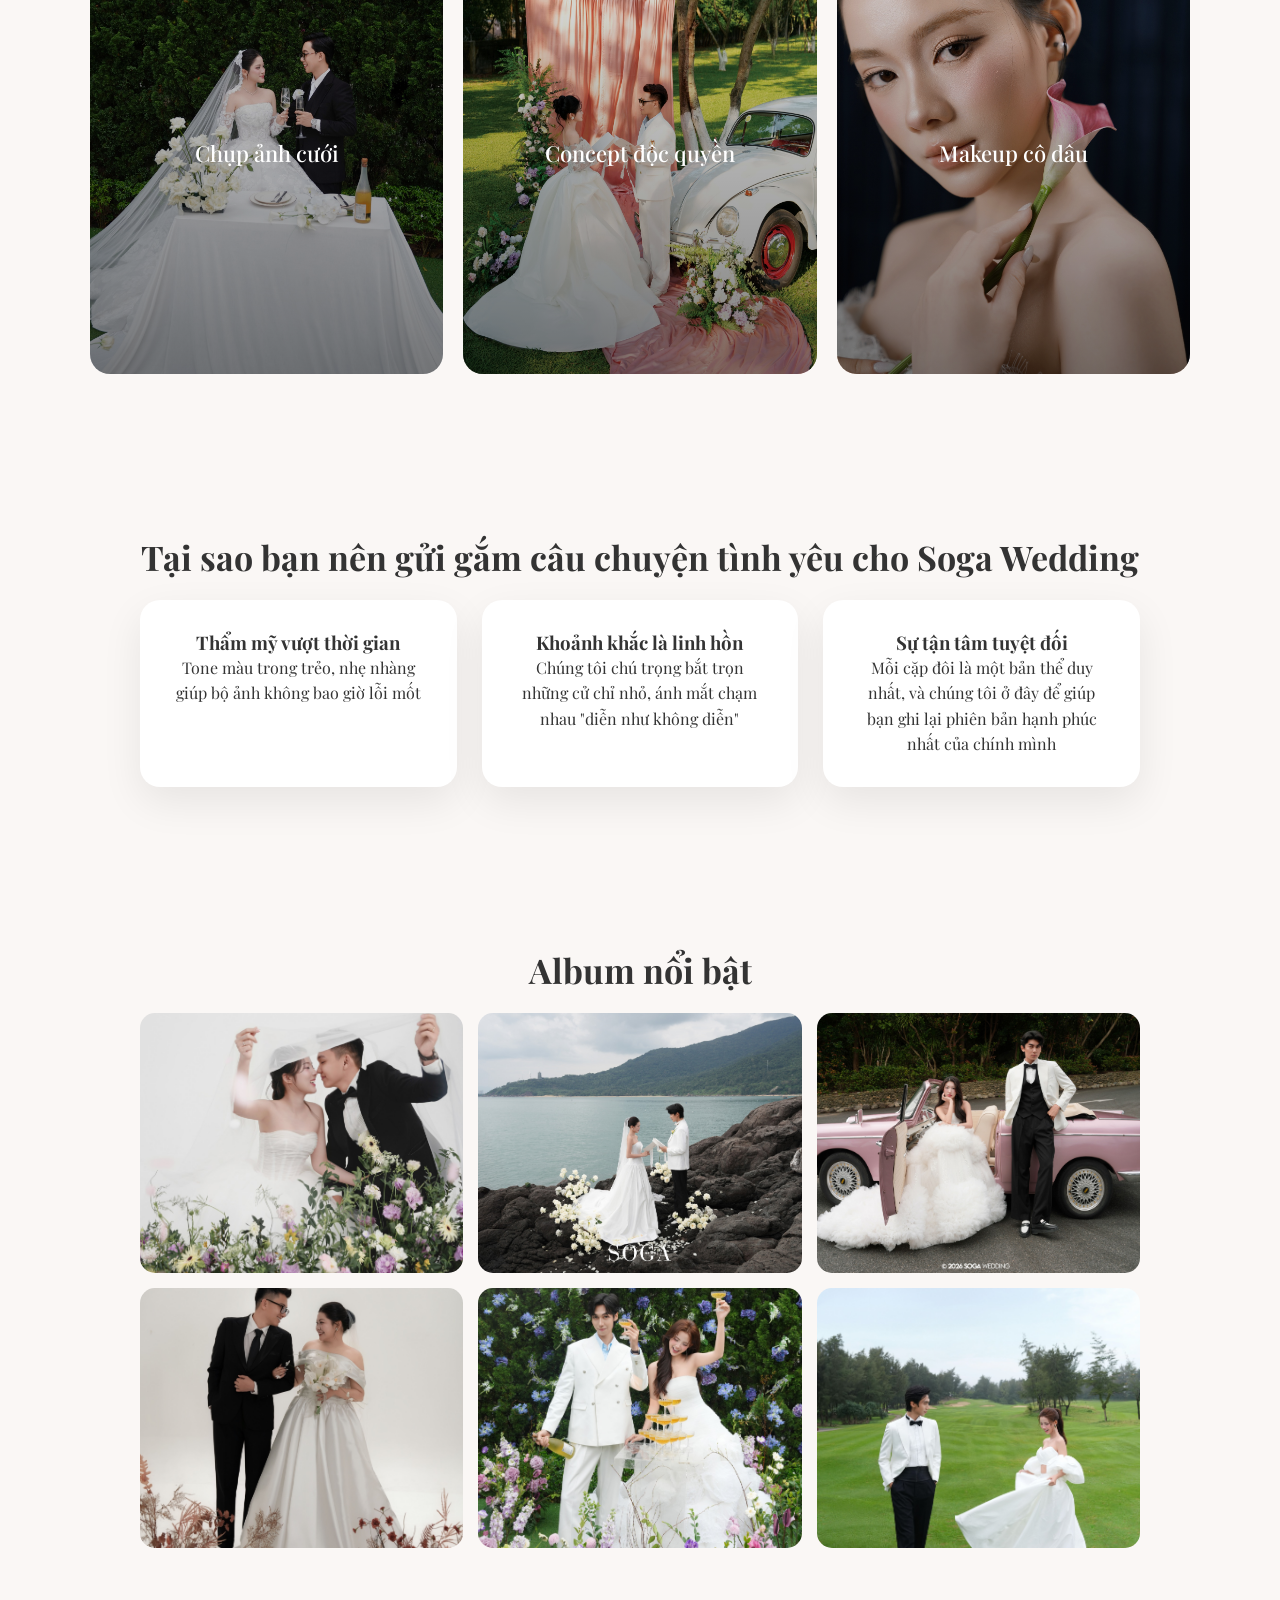
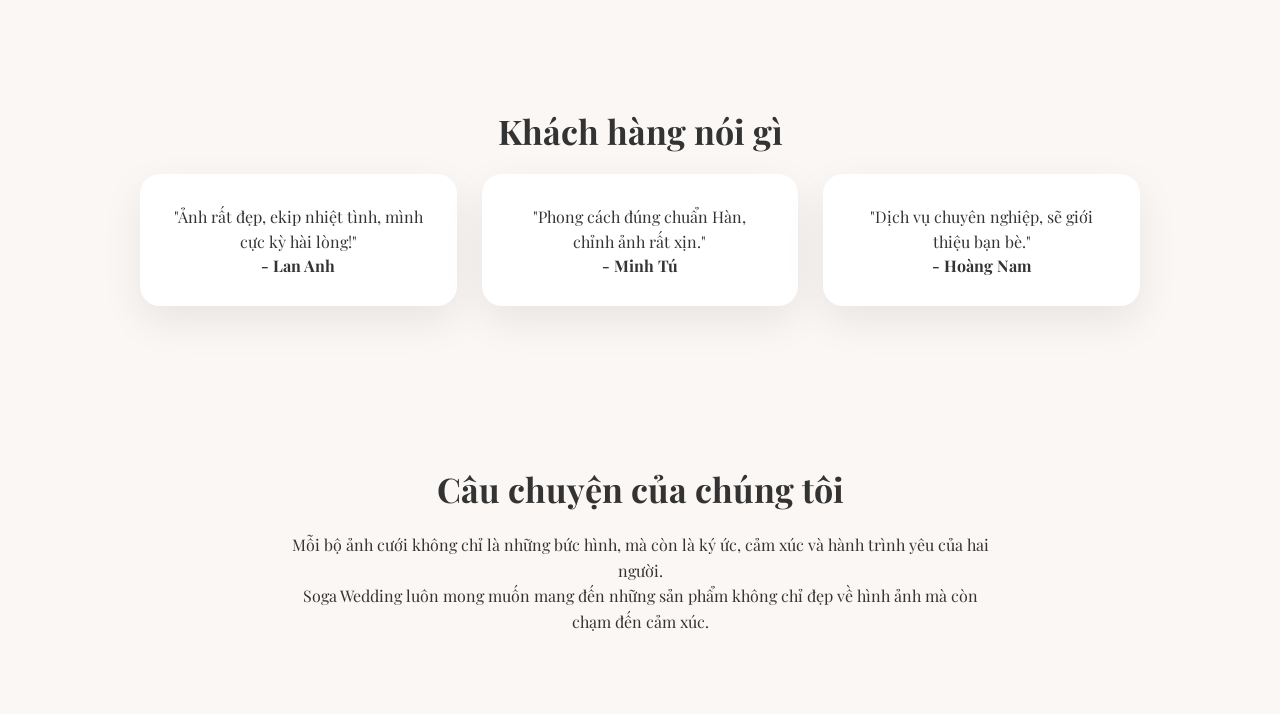
==== commit 82ac7cbe: "Add files via upload" ====
--- a/index.html
+++ b/index.html
@@ -15,7 +15,7 @@
 <link href="https://fonts.googleapis.com/css2?family=Playfair+Display&display=swap" rel="stylesheet">
 
 <!-- Facebook -->
-<meta property="og:title" content="Sora Wedding Studio">
+<meta property="og:title" content="Soga Wedding Studio">
 <meta property="og:description" content="Chụp ảnh cưới phong cách Hàn Quốc cao cấp">
 <meta property="og:image" content="images/1.jpg">
 
@@ -51,6 +51,7 @@
     <h1>Soga Wedding Studio</h1>
     <p>Thanh lịch - Tinh tế - Đẳng cấp</p>
   </div>
+</section>
 <section class="section">
   <h2>Về Sora Wedding</h2>
 
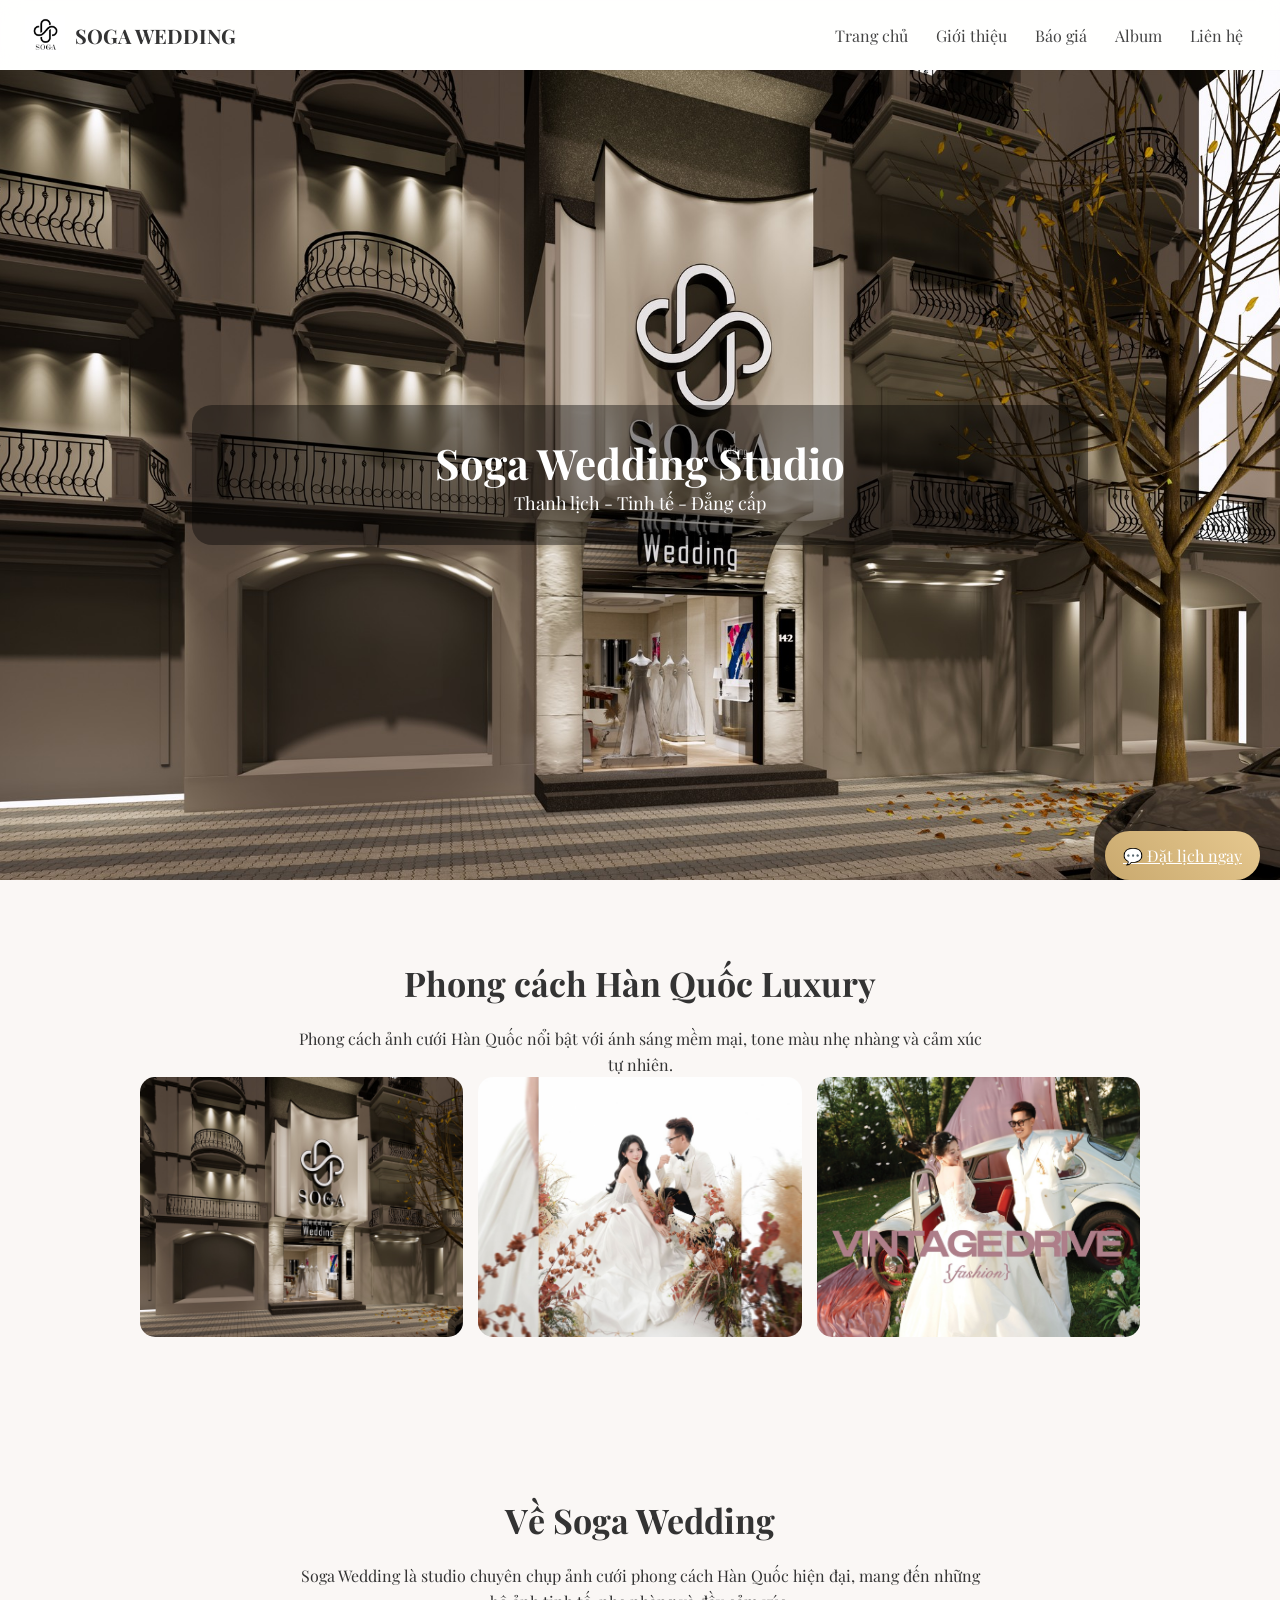
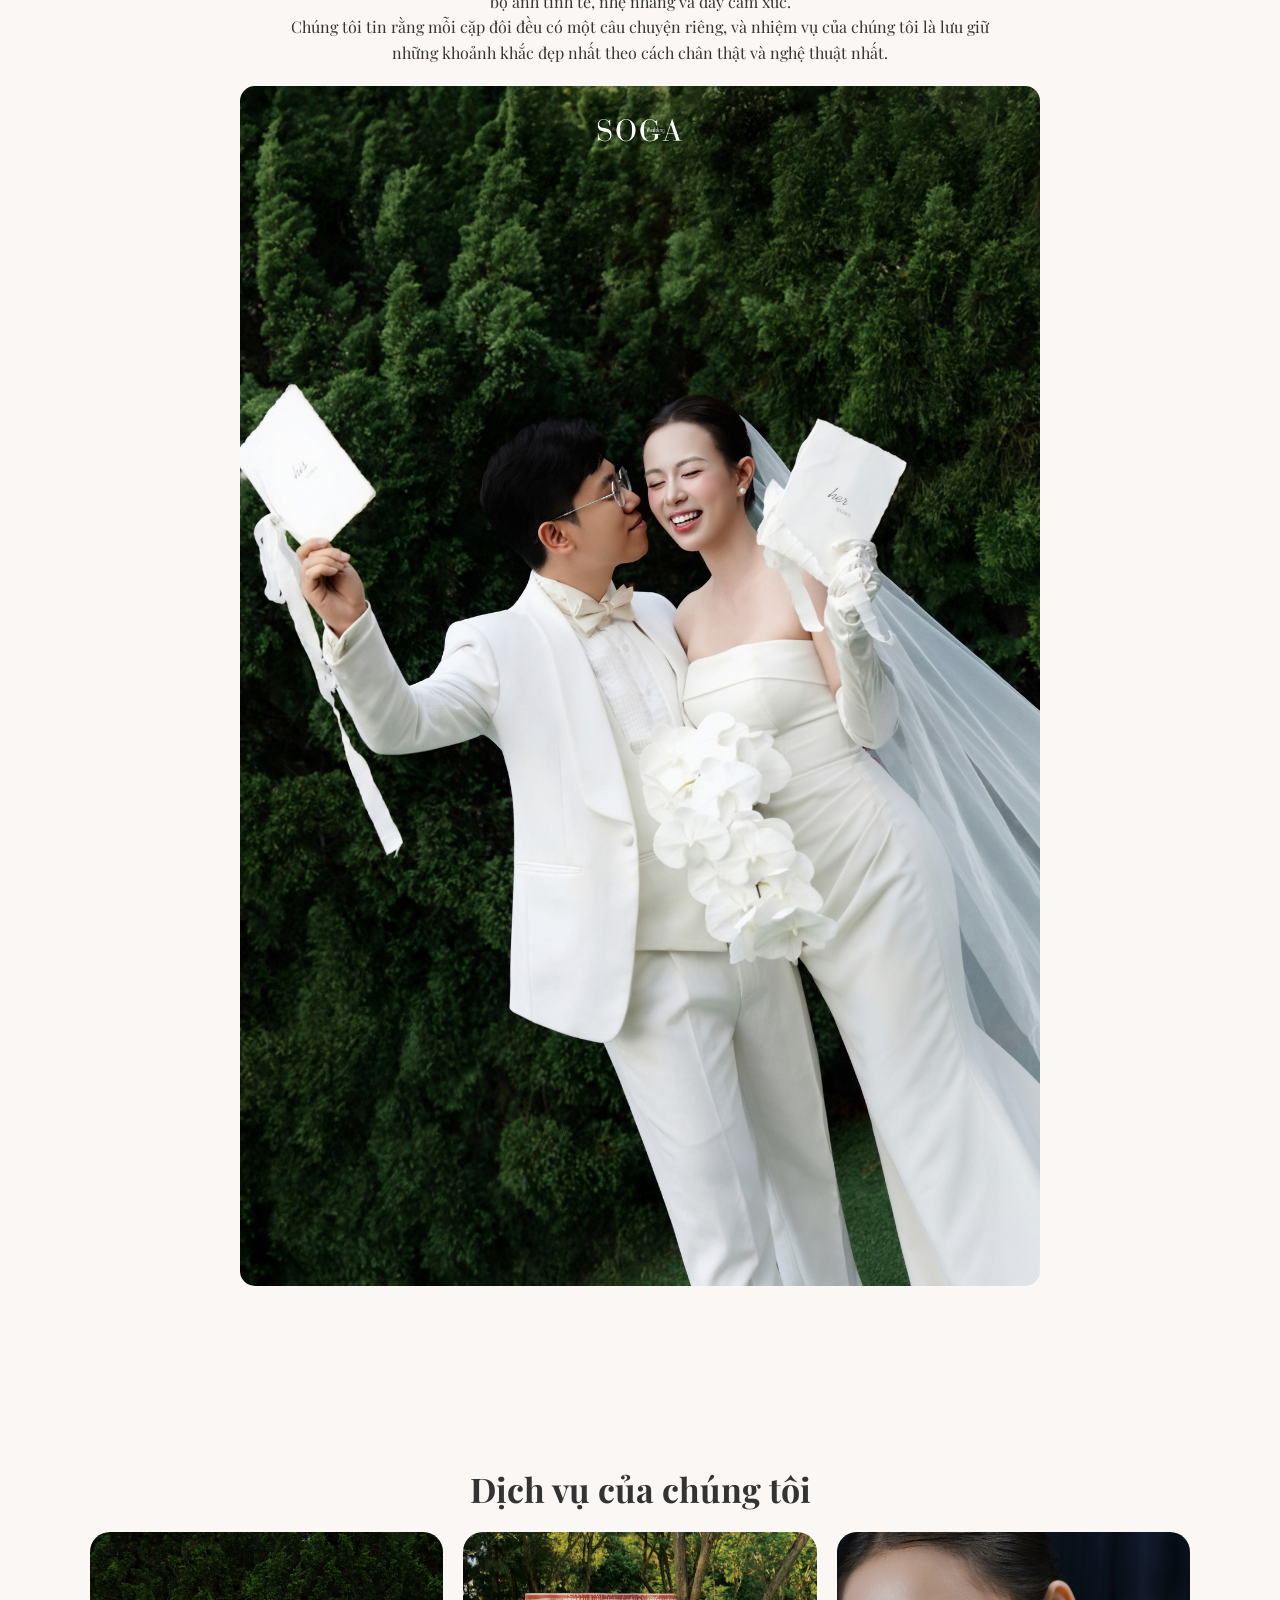
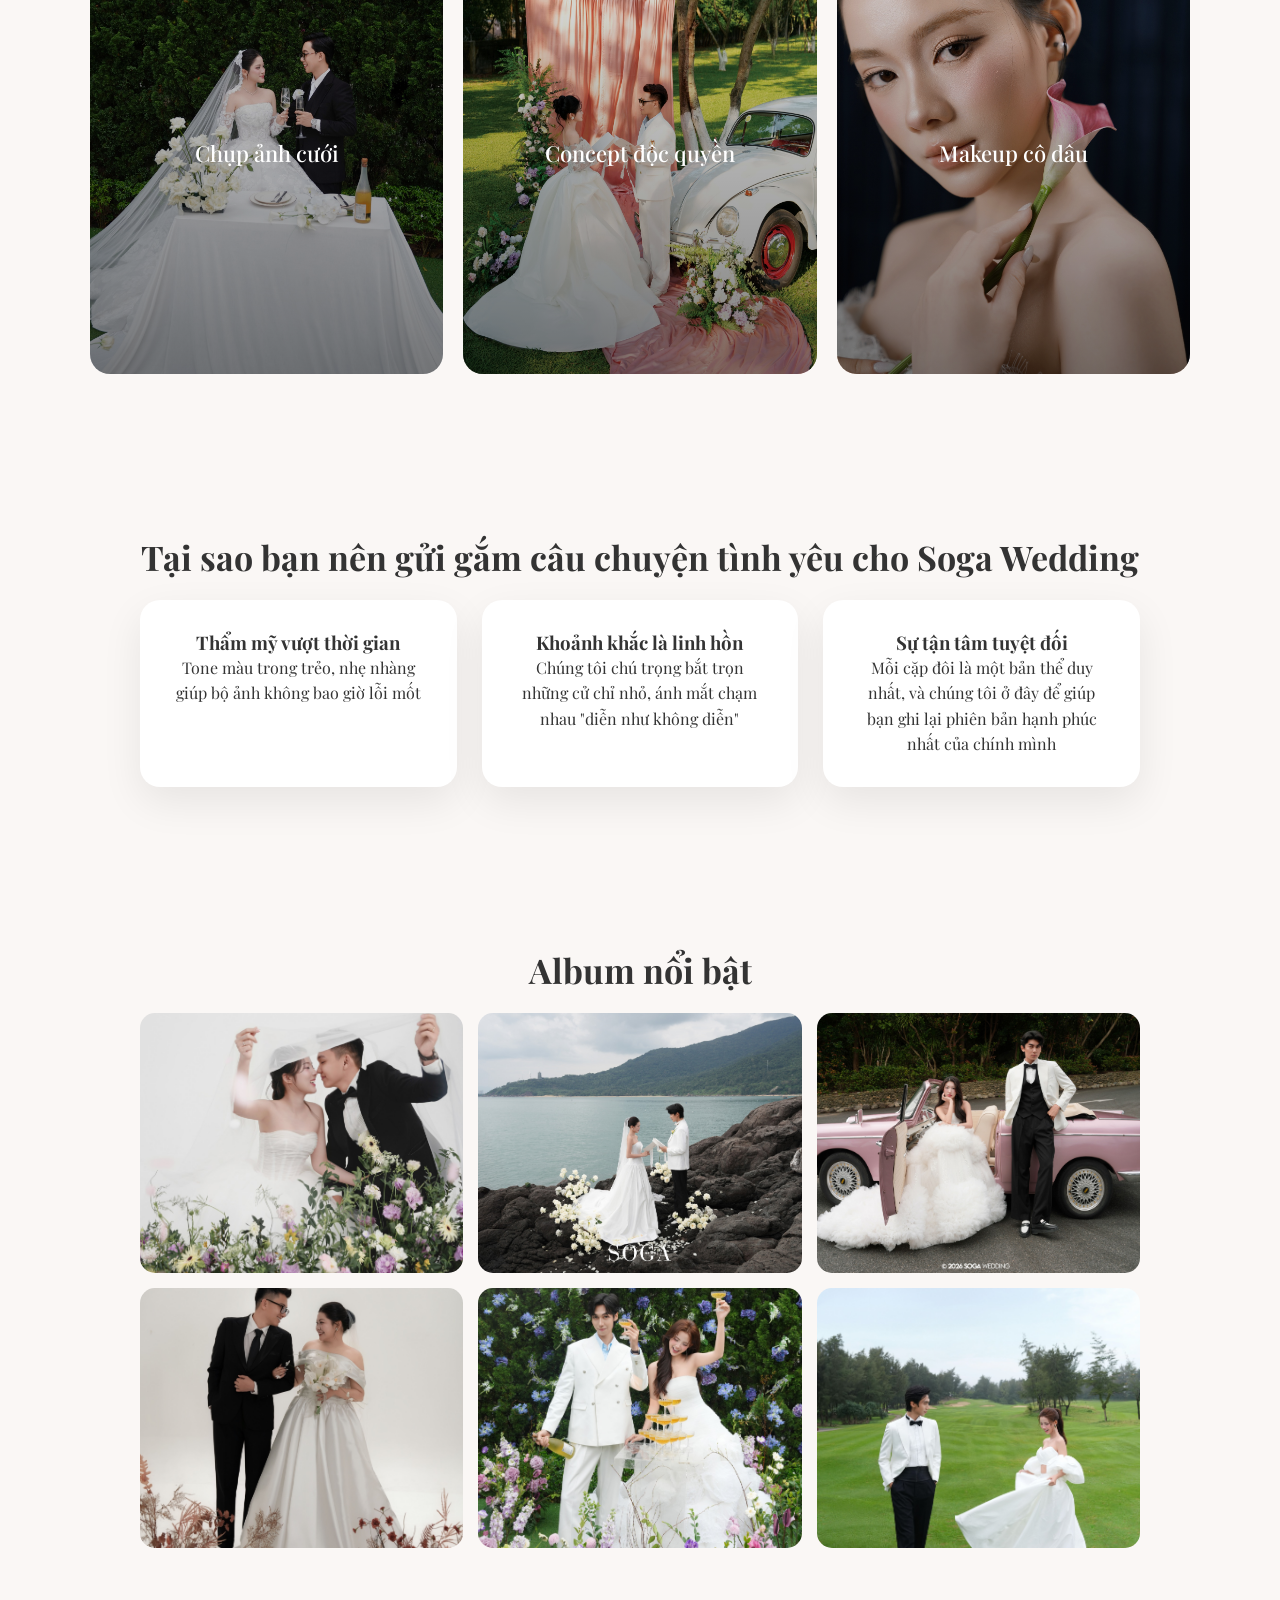
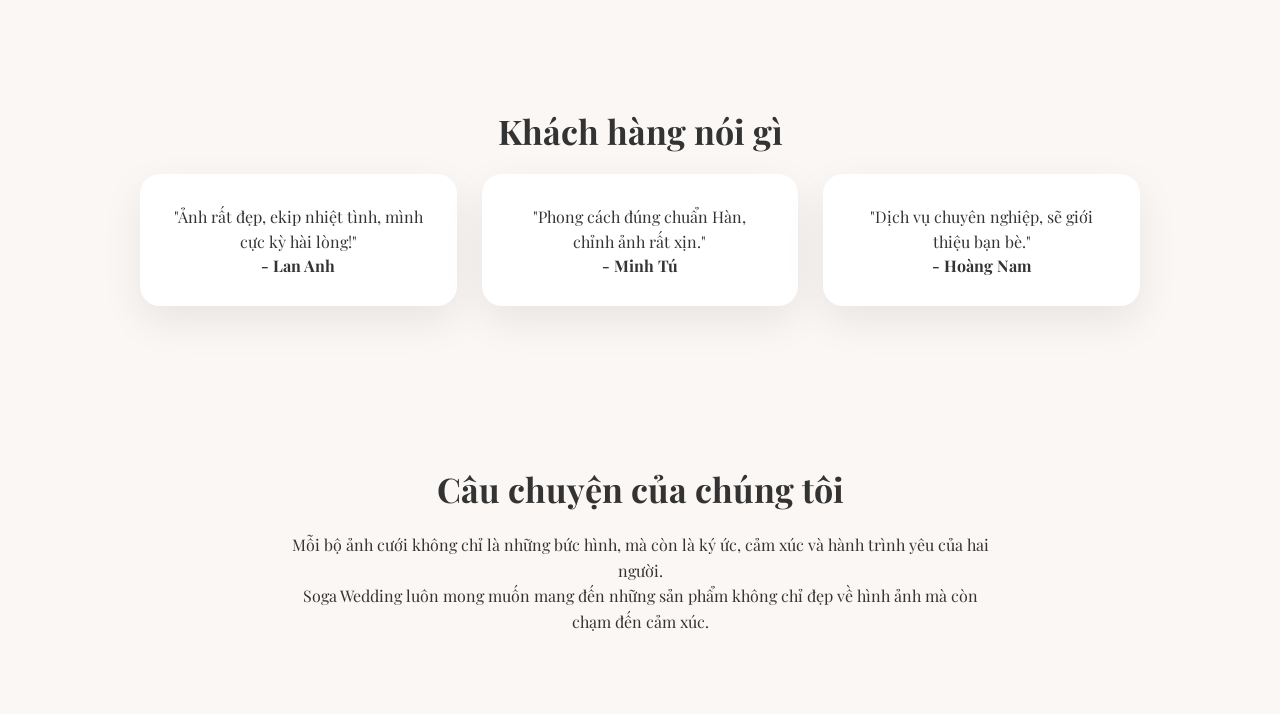
==== commit 409ee4d8: "Add files via upload" ====
--- a/index.html
+++ b/index.html
@@ -52,22 +52,6 @@
     <p>Thanh lịch - Tinh tế - Đẳng cấp</p>
   </div>
 </section>
-<section class="section">
-  <h2>Về Sora Wedding</h2>
-
-  <p>
-    Sora Wedding là studio chuyên chụp ảnh cưới phong cách Hàn Quốc hiện đại,
-    mang đến những bộ ảnh tinh tế, nhẹ nhàng và đầy cảm xúc.
-  </p>
-
-  <p>
-    Chúng tôi tin rằng mỗi cặp đôi đều có một câu chuyện riêng,
-    và nhiệm vụ của chúng tôi là lưu giữ những khoảnh khắc đẹp nhất
-    theo cách chân thật và nghệ thuật nhất.
-  </p>
-
-  <img src="images/about.jpg" class="about-img">
-</section>
 
 <!-- PHONG CÁCH HÀN -->
 <section class="section fade-up">
@@ -83,6 +67,22 @@
     <img src="images/2.jpg" alt="studio cưới luxury">
     <img src="images/3.jpg" alt="ảnh cưới phong cách Hàn Quốc">
   </div>
+</section>
+<section class="section">
+  <h2>Về Soga Wedding</h2>
+
+  <p>
+    Soga Wedding là studio chuyên chụp ảnh cưới phong cách Hàn Quốc hiện đại,
+    mang đến những bộ ảnh tinh tế, nhẹ nhàng và đầy cảm xúc.
+  </p>
+
+  <p>
+    Chúng tôi tin rằng mỗi cặp đôi đều có một câu chuyện riêng,
+    và nhiệm vụ của chúng tôi là lưu giữ những khoảnh khắc đẹp nhất
+    theo cách chân thật và nghệ thuật nhất.
+  </p>
+
+  <img src="images/about.jpg" class="about-img">
 </section>
 
 <!-- DỊCH VỤ -->
